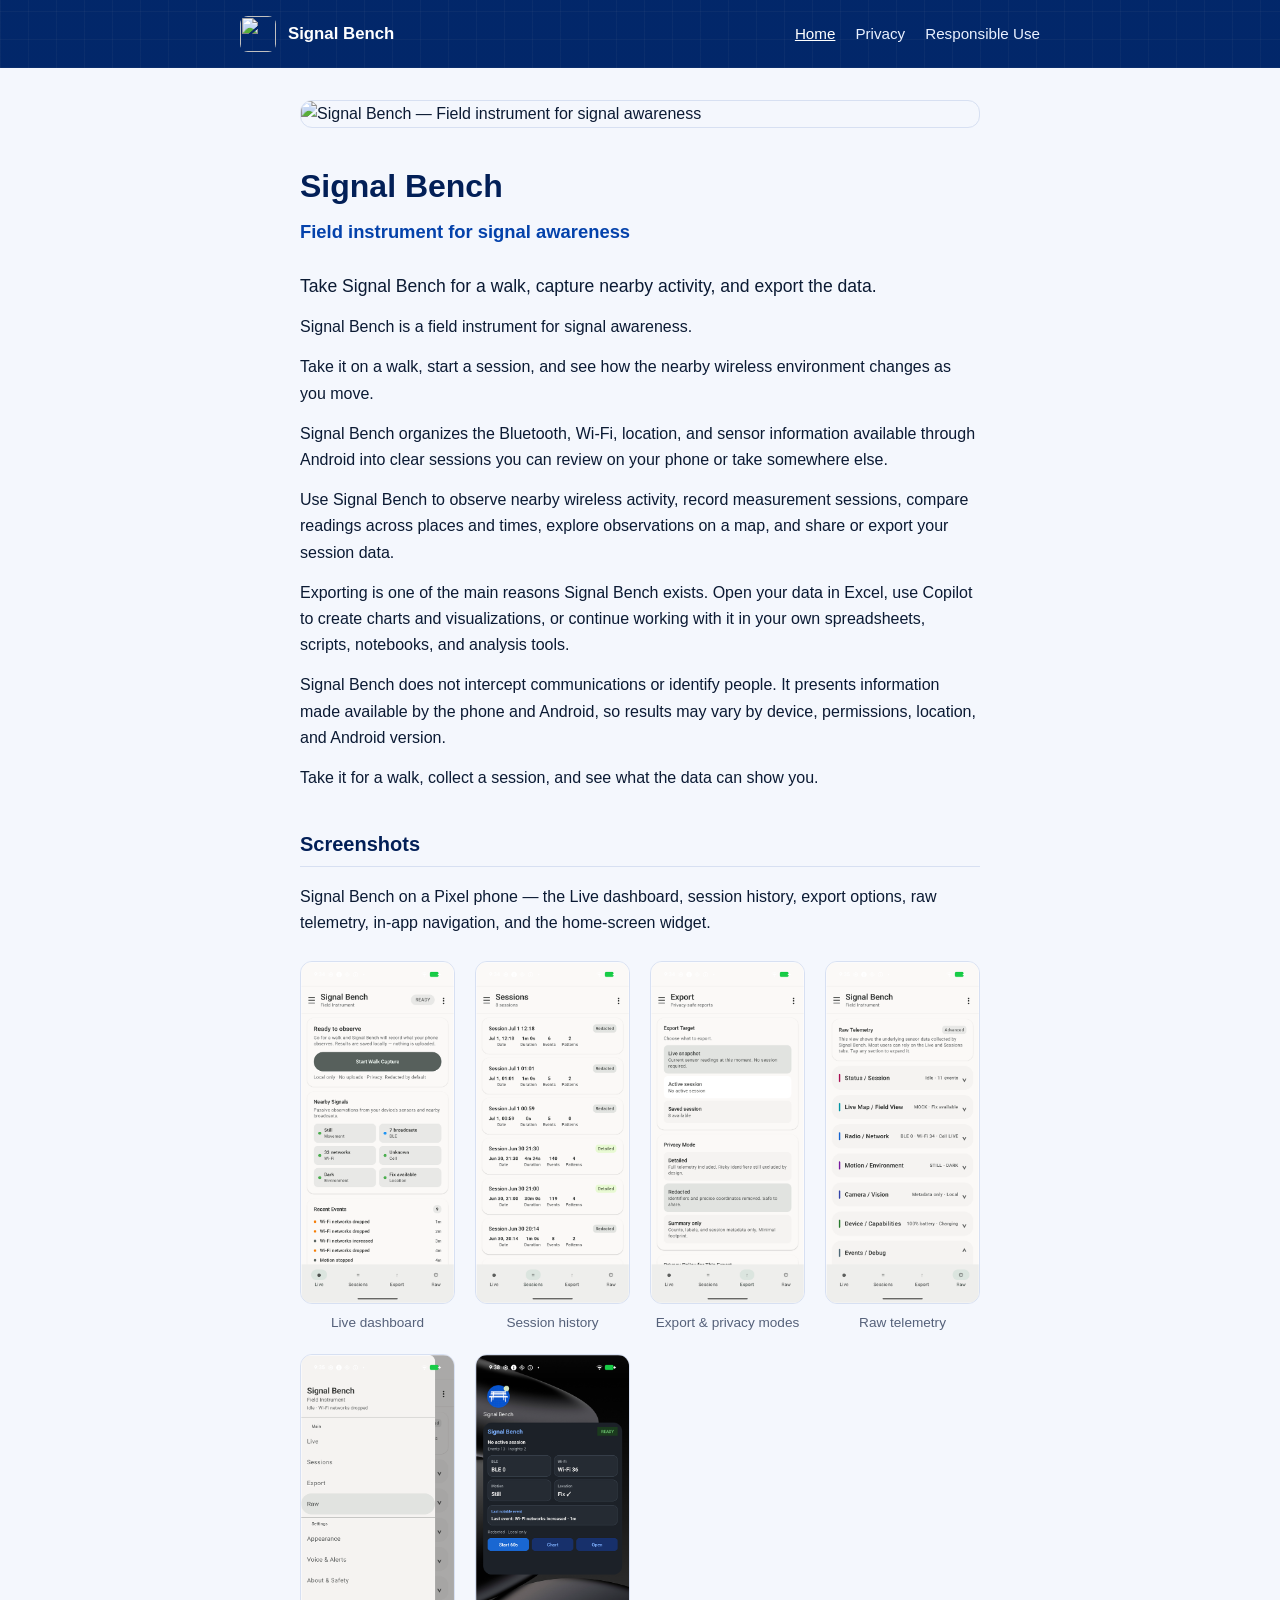
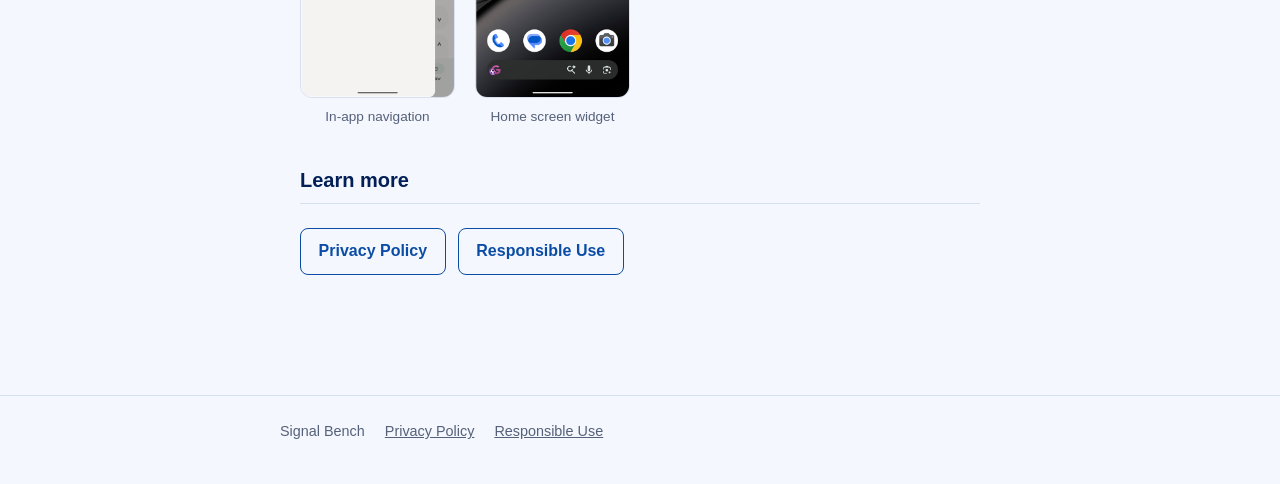
==== index.html @ 86f95795 "Add screenshots section to home page Six device screenshots (Live, Sessions, Export, Raw, navigation" ====
<!DOCTYPE html>
<html lang="en">
<head>
  <meta charset="UTF-8">
  <meta name="viewport" content="width=device-width, initial-scale=1.0">
  <title>Signal Bench — Field instrument for signal awareness</title>
  <meta name="description" content="Take Signal Bench for a walk, capture nearby activity, and export the data.">
  <link rel="icon" type="image/png" href="icon-512.png">
  <link rel="apple-touch-icon" href="icon-512.png">
  <link rel="stylesheet" href="style.css">
</head>
<body>

<header class="site-header">
  <div class="header-inner">
    <img class="mark" src="icon-512.png" alt="">
    <a class="site-name" href="./">Signal Bench</a>
    <nav class="site-nav" aria-label="Primary">
      <a href="./" aria-current="page">Home</a>
      <a href="privacy/">Privacy</a>
      <a href="responsible-use/">Responsible Use</a>
    </nav>
  </div>
</header>

<main>
  <img src="feature-graphic.png" alt="Signal Bench — Field instrument for signal awareness" class="banner">

  <h1>Signal Bench</h1>
  <p class="tagline">Field instrument for signal awareness</p>
  <p class="lead">Take Signal Bench for a walk, capture nearby activity, and export the data.</p>

  <section>
    <p>Signal Bench is a field instrument for signal awareness.</p>
    <p>Take it on a walk, start a session, and see how the nearby wireless environment changes as you move.</p>
    <p>Signal Bench organizes the Bluetooth, Wi-Fi, location, and sensor information available through Android into clear sessions you can review on your phone or take somewhere else.</p>
    <p>Use Signal Bench to observe nearby wireless activity, record measurement sessions, compare readings across places and times, explore observations on a map, and share or export your session data.</p>
    <p>Exporting is one of the main reasons Signal Bench exists. Open your data in Excel, use Copilot to create charts and visualizations, or continue working with it in your own spreadsheets, scripts, notebooks, and analysis tools.</p>
    <p>Signal Bench does not intercept communications or identify people. It presents information made available by the phone and Android, so results may vary by device, permissions, location, and Android version.</p>
    <p>Take it for a walk, collect a session, and see what the data can show you.</p>
  </section>

  <section>
    <h2>Screenshots</h2>
    <p>Signal Bench on a Pixel phone — the Live dashboard, session history, export options, raw telemetry, in-app navigation, and the home-screen widget.</p>
    <div class="screenshot-grid">
      <figure>
        <a href="screenshots/live.png"><img src="screenshots/live.png" alt="Signal Bench Live tab showing Start Walk Capture, Nearby Signals, and Recent Events" loading="lazy"></a>
        <figcaption>Live dashboard</figcaption>
      </figure>
      <figure>
        <a href="screenshots/sessions.png"><img src="screenshots/sessions.png" alt="Signal Bench Sessions tab listing saved walk-capture sessions" loading="lazy"></a>
        <figcaption>Session history</figcaption>
      </figure>
      <figure>
        <a href="screenshots/export.png"><img src="screenshots/export.png" alt="Signal Bench Export tab with export target and privacy mode options" loading="lazy"></a>
        <figcaption>Export &amp; privacy modes</figcaption>
      </figure>
      <figure>
        <a href="screenshots/raw.png"><img src="screenshots/raw.png" alt="Signal Bench Raw telemetry tab with expandable sensor sections" loading="lazy"></a>
        <figcaption>Raw telemetry</figcaption>
      </figure>
      <figure>
        <a href="screenshots/navigation.png"><img src="screenshots/navigation.png" alt="Signal Bench navigation drawer with Live, Sessions, Export, Raw, and Settings" loading="lazy"></a>
        <figcaption>In-app navigation</figcaption>
      </figure>
      <figure>
        <a href="screenshots/widget.png"><img src="screenshots/widget.png" alt="Signal Bench home screen widget showing live status at a glance" loading="lazy"></a>
        <figcaption>Home screen widget</figcaption>
      </figure>
    </div>
  </section>

  <section>
    <h2>Learn more</h2>
    <div class="cta-row">
      <a class="button secondary" href="privacy/">Privacy Policy</a>
      <a class="button secondary" href="responsible-use/">Responsible Use</a>
    </div>
  </section>
</main>

<footer class="site-footer">
  <div class="footer-inner">
    <span>Signal Bench</span>
    <a href="privacy/">Privacy Policy</a>
    <a href="responsible-use/">Responsible Use</a>
  </div>
</footer>

</body>
</html>
---- style.css ----
/* Signal Bench — shared site styles. Static CSS, no build step, no remote assets. */

:root {
  --blue-900: #021f57;
  --blue-800: #023c9a;
  --blue-700: #0442ab;
  --blue-600: #0b4da6;
  --blue-500: #175fd1;
  --ink: #0b1a33;
  --paper: #f4f7fd;
  --card: #ffffff;
  --line: #d7e0f2;
  --muted: #55617a;
}

* {
  box-sizing: border-box;
}

html {
  color-scheme: light;
}

body {
  margin: 0;
  background: var(--paper);
  color: var(--ink);
  font-family: -apple-system, BlinkMacSystemFont, "Segoe UI", Roboto, sans-serif;
  line-height: 1.65;
}

a {
  color: var(--blue-600);
}

a:hover {
  color: var(--blue-700);
}

a:focus-visible,
button:focus-visible {
  outline: 3px solid var(--blue-500);
  outline-offset: 2px;
}

.site-header {
  background:
    linear-gradient(rgba(2, 22, 66, 0.55), rgba(2, 22, 66, 0.55)),
    repeating-linear-gradient(0deg, rgba(255, 255, 255, 0.08) 0 1px, transparent 1px 28px),
    repeating-linear-gradient(90deg, rgba(255, 255, 255, 0.08) 0 1px, transparent 1px 28px),
    var(--blue-800);
  padding: 1rem 1.25rem;
}

.site-header .header-inner {
  max-width: 800px;
  margin: 0 auto;
  display: flex;
  align-items: center;
  gap: 0.75rem;
}

.site-header img.mark {
  width: 36px;
  height: 36px;
  border-radius: 8px;
  flex-shrink: 0;
}

.site-header .site-name {
  color: #fff;
  font-weight: 700;
  font-size: 1.05rem;
  text-decoration: none;
}

.site-nav {
  margin-left: auto;
  display: flex;
  gap: 1.25rem;
  flex-wrap: wrap;
}

.site-nav a {
  color: #eaf1ff;
  text-decoration: none;
  font-weight: 500;
  font-size: 0.95rem;
}

.site-nav a:hover,
.site-nav a[aria-current="page"] {
  color: #ffffff;
  text-decoration: underline;
}

main {
  max-width: 720px;
  margin: 0 auto;
  padding: 2rem 1.25rem 3rem;
}

.banner {
  width: 100%;
  height: auto;
  border-radius: 12px;
  display: block;
  margin-bottom: 2rem;
  border: 1px solid var(--line);
}

.back {
  display: inline-block;
  margin-bottom: 1rem;
  color: var(--blue-600);
  text-decoration: none;
  font-weight: 500;
}

.back:hover {
  text-decoration: underline;
}

h1 {
  font-size: 2rem;
  margin: 0 0 0.25rem;
  color: var(--blue-900);
}

.tagline {
  font-size: 1.15rem;
  color: var(--blue-700);
  font-weight: 600;
  margin: 0 0 1.5rem;
}

h2 {
  font-size: 1.25rem;
  margin-top: 2.25rem;
  color: var(--blue-900);
  border-bottom: 1px solid var(--line);
  padding-bottom: 0.35rem;
}

h3 {
  font-size: 1.05rem;
  margin-top: 1.5rem;
  color: var(--blue-900);
}

p {
  margin: 0.85rem 0;
}

ul,
ol {
  padding-left: 1.3rem;
}

li {
  margin-bottom: 0.4rem;
}

.updated {
  color: var(--muted);
  font-size: 0.9rem;
}

.lead {
  font-size: 1.1rem;
  color: var(--ink);
}

.card {
  background: var(--card);
  border: 1px solid var(--line);
  border-radius: 12px;
  padding: 1.25rem 1.5rem;
  margin: 1.5rem 0;
}

.warning {
  background: #fff8e1;
  border-left: 4px solid #f9a825;
  padding: 0.75rem 1rem;
  margin: 1.5rem 0;
  border-radius: 0 8px 8px 0;
}

.screenshot-grid {
  display: grid;
  grid-template-columns: repeat(auto-fill, minmax(150px, 1fr));
  gap: 1.25rem;
  margin: 1.5rem 0;
}

.screenshot-grid figure {
  margin: 0;
}

.screenshot-grid a {
  display: block;
}

.screenshot-grid img {
  width: 100%;
  height: auto;
  display: block;
  border-radius: 12px;
  border: 1px solid var(--line);
}

.screenshot-grid figcaption {
  margin-top: 0.5rem;
  text-align: center;
  font-size: 0.85rem;
  color: var(--muted);
}

.cta-row {
  display: flex;
  flex-wrap: wrap;
  gap: 0.75rem;
  margin: 1.5rem 0;
}

.button {
  display: inline-block;
  background: var(--blue-600);
  color: #fff;
  padding: 0.6rem 1.1rem;
  border-radius: 8px;
  text-decoration: none;
  font-weight: 600;
}

.button:hover {
  background: var(--blue-700);
  color: #fff;
}

.button.secondary {
  background: transparent;
  color: var(--blue-600);
  border: 1px solid var(--blue-600);
}

.button.secondary:hover {
  background: var(--paper);
  color: var(--blue-700);
}

site-footer,
footer.site-footer {
  border-top: 1px solid var(--line);
}

footer.site-footer {
  margin-top: 3rem;
  padding: 1.5rem 1.25rem 2.5rem;
  color: var(--muted);
  font-size: 0.9rem;
}

footer.site-footer .footer-inner {
  max-width: 720px;
  margin: 0 auto;
  display: flex;
  flex-wrap: wrap;
  gap: 0.4rem 1.25rem;
  align-items: center;
}

footer.site-footer a {
  color: var(--muted);
}

footer.site-footer a:hover {
  color: var(--blue-700);
}

@media (max-width: 520px) {
  .site-header .header-inner {
    flex-wrap: wrap;
  }

  .site-nav {
    margin-left: 0;
    width: 100%;
  }

  h1 {
    font-size: 1.6rem;
  }
}
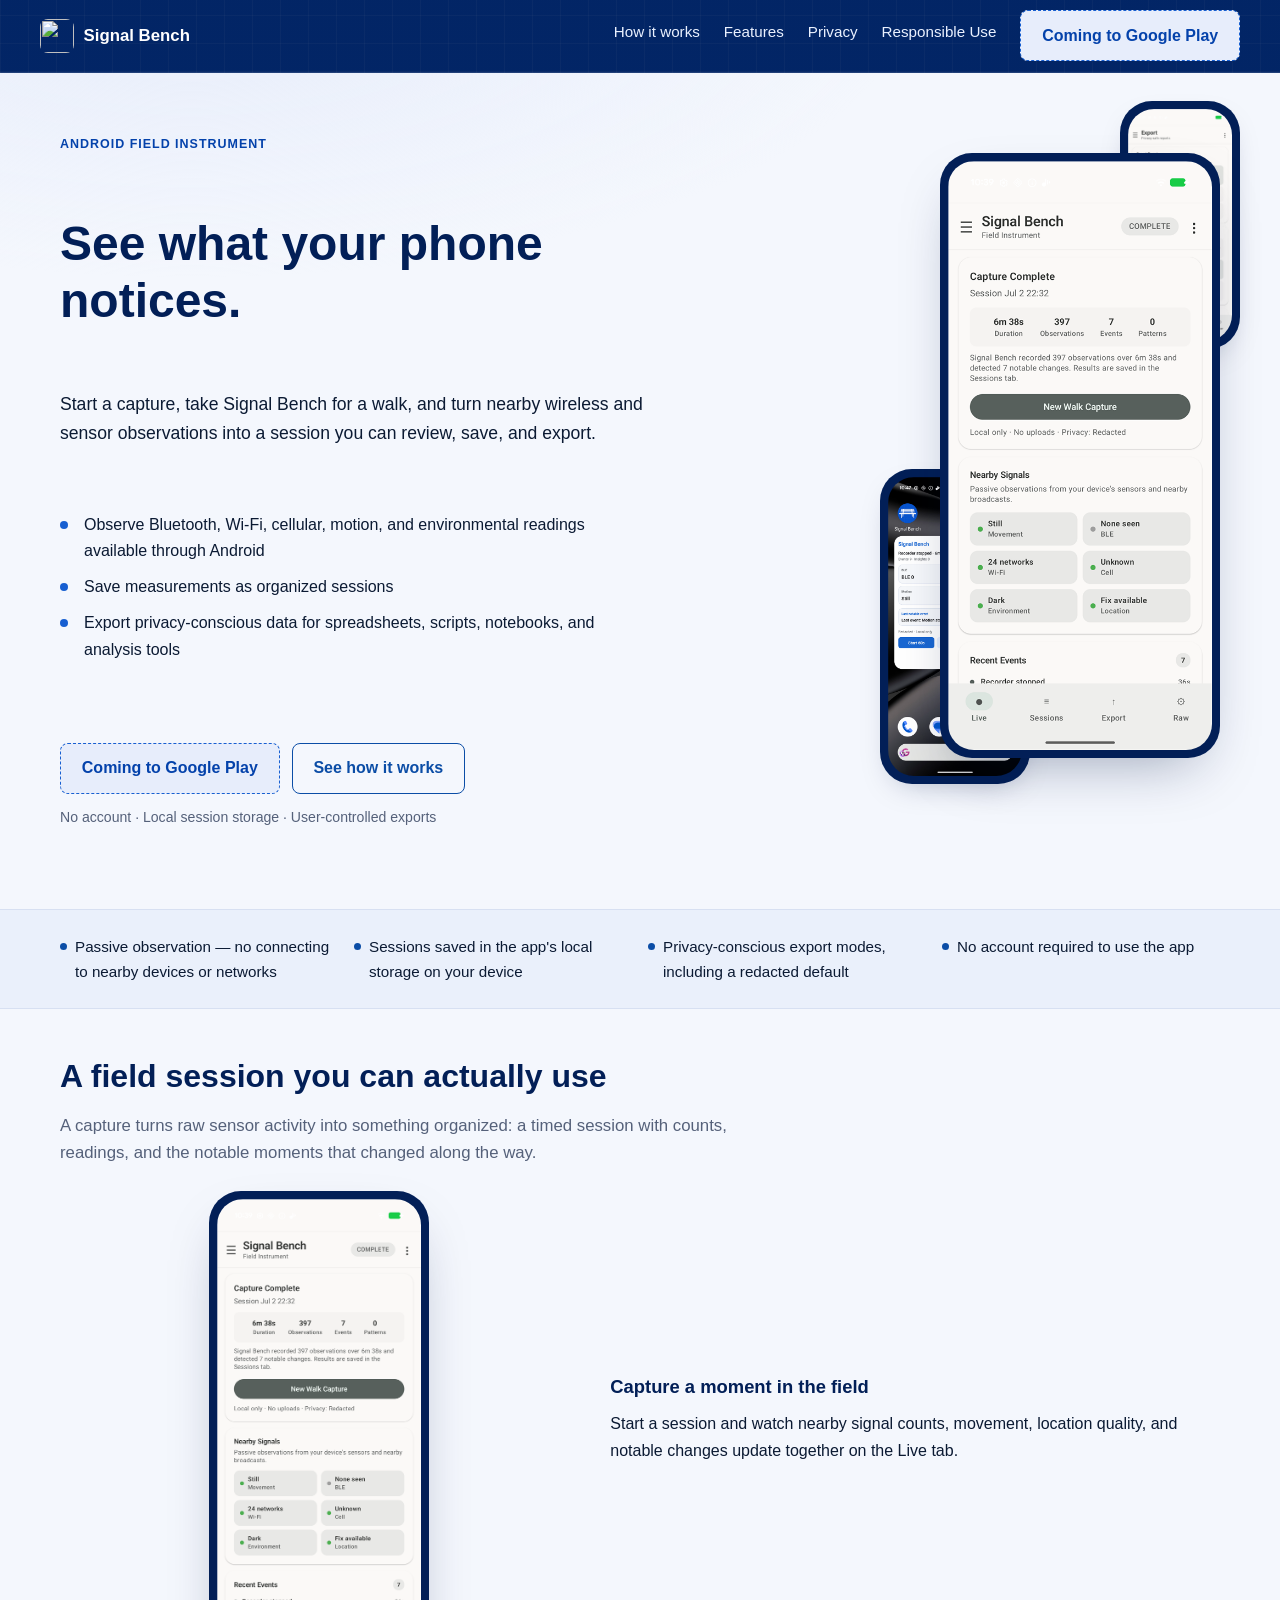
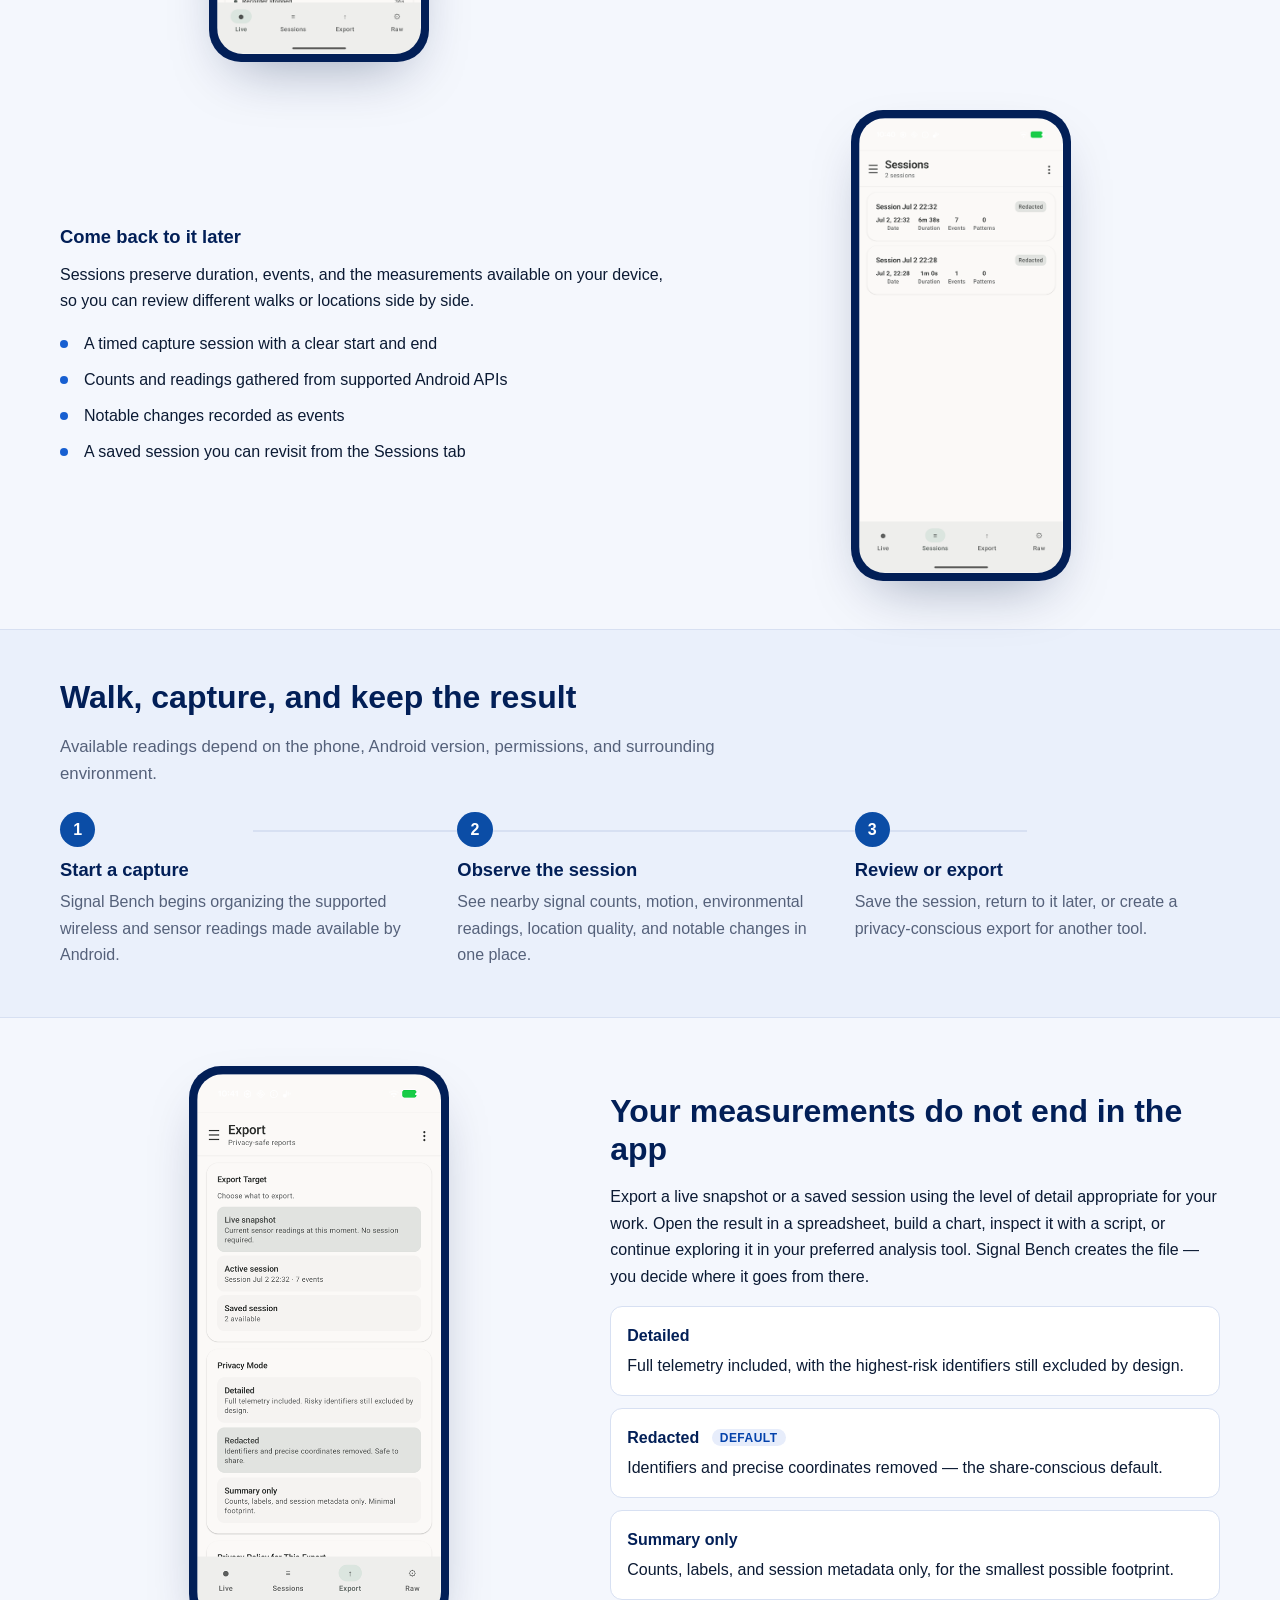
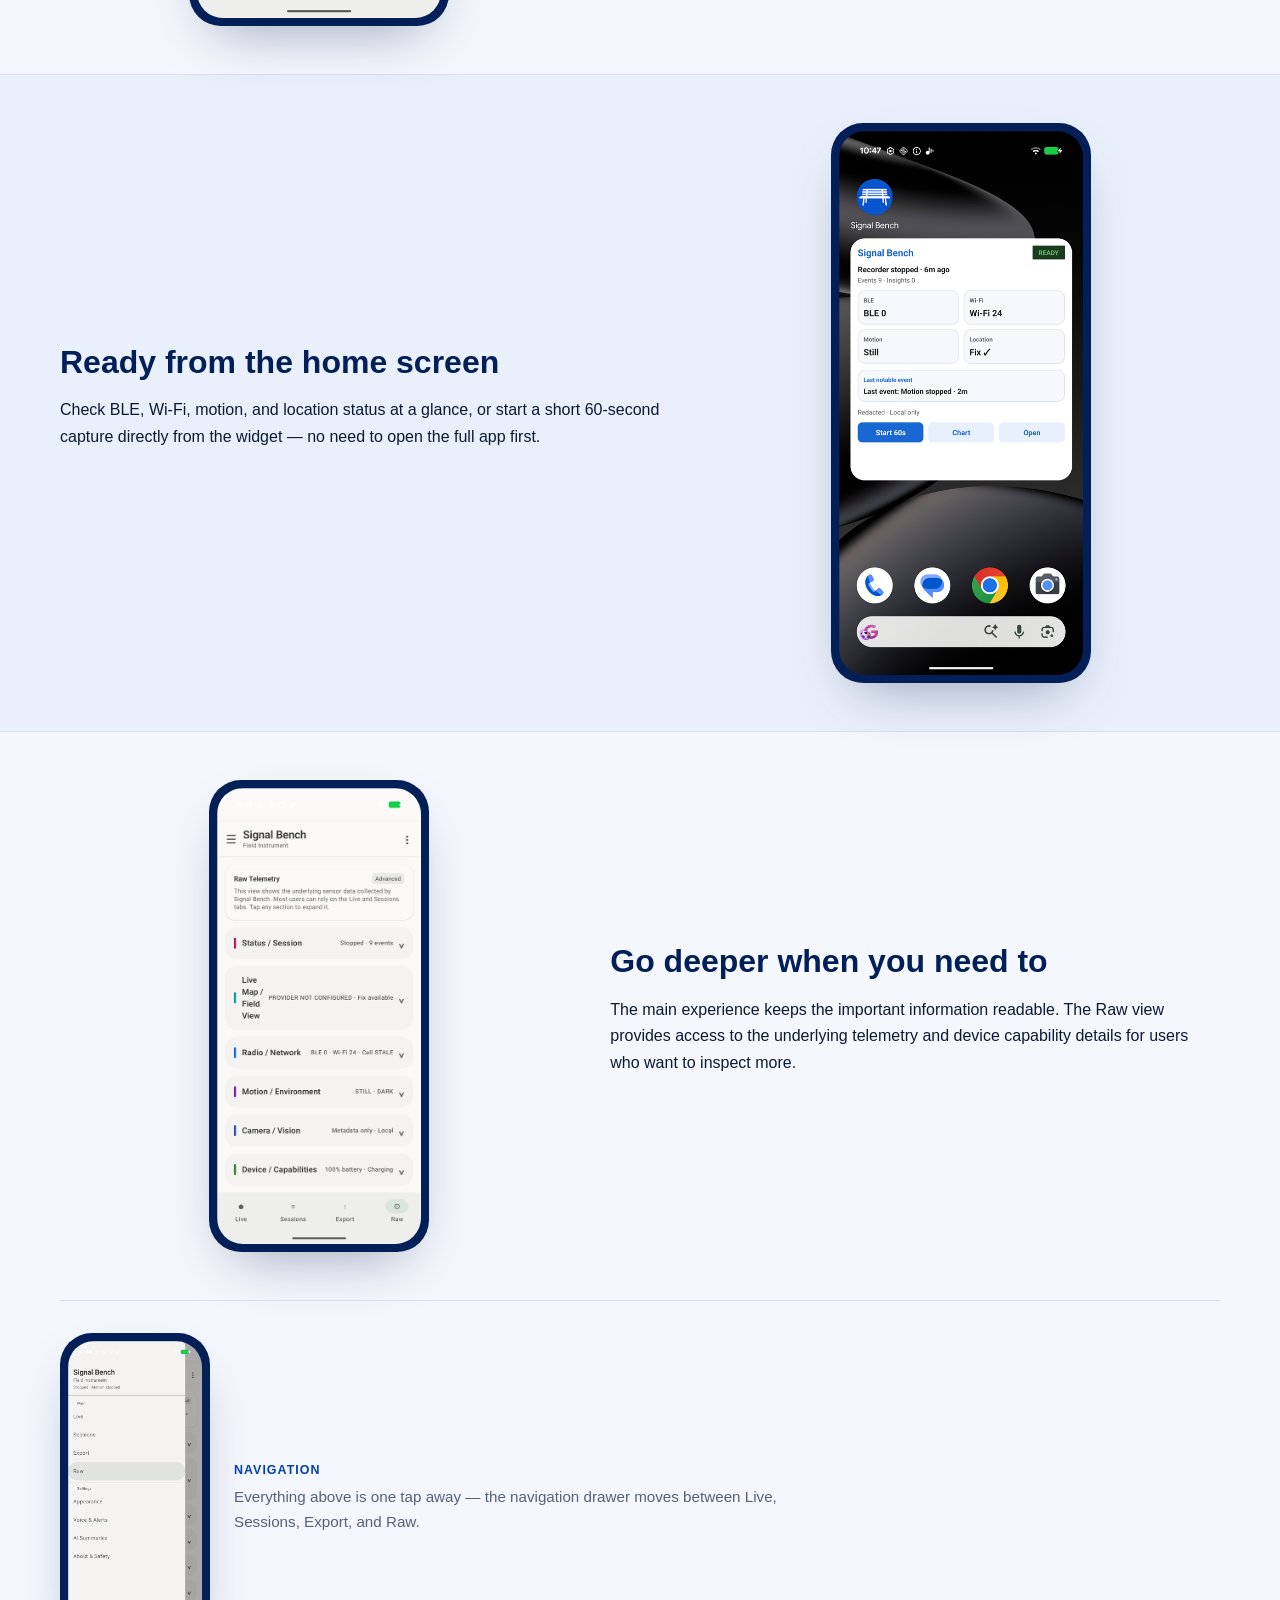
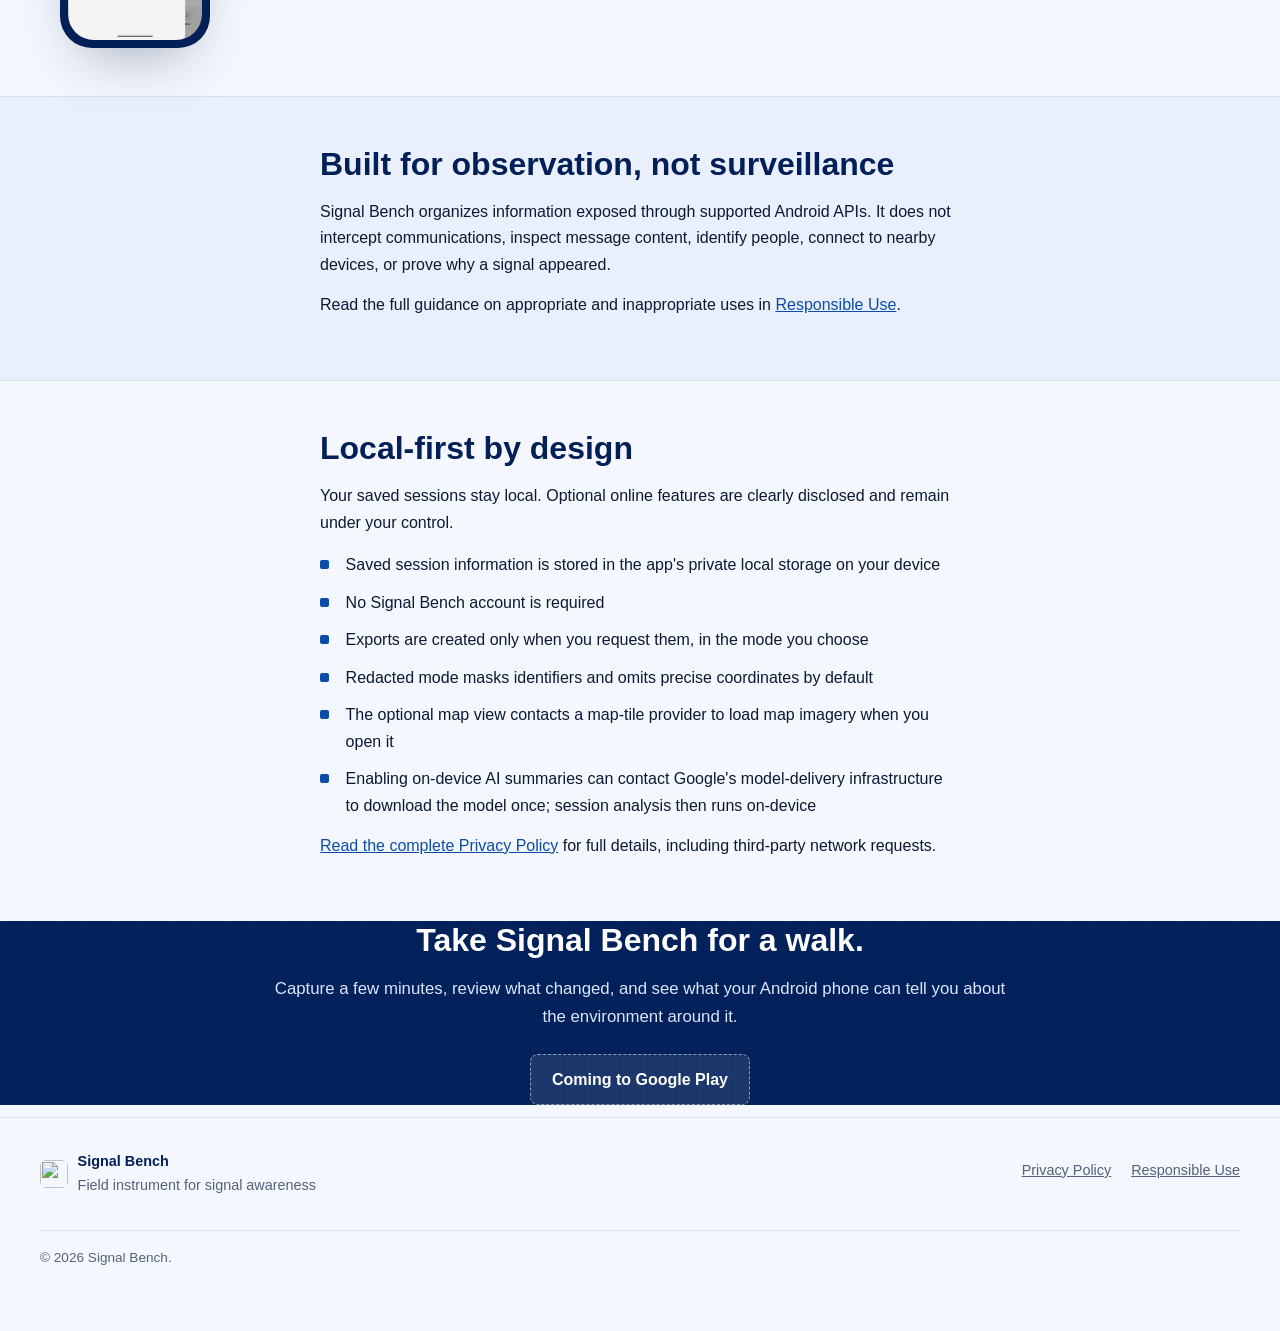
==== commit 09a0ed7a: "Fix undersized navigation thumbnail on homepage The supporting navigation-drawer screenshot at the b" ====
--- a/index.html
+++ b/index.html
@@ -3,90 +3,334 @@
 <head>
   <meta charset="UTF-8">
   <meta name="viewport" content="width=device-width, initial-scale=1.0">
-  <title>Signal Bench — Field instrument for signal awareness</title>
-  <meta name="description" content="Take Signal Bench for a walk, capture nearby activity, and export the data.">
+  <title>Signal Bench — Turn Android sensor readings into field sessions</title>
+  <meta name="description" content="Capture nearby wireless and sensor observations, review organized sessions, and export privacy-conscious data from your Android phone.">
+  <link rel="canonical" href="https://sig-int-wad.github.io/signalbenchpublic/">
+  <meta name="theme-color" content="#023c9a">
   <link rel="icon" type="image/png" href="icon-512.png">
   <link rel="apple-touch-icon" href="icon-512.png">
   <link rel="stylesheet" href="style.css">
+
+  <meta property="og:type" content="website">
+  <meta property="og:site_name" content="Signal Bench">
+  <meta property="og:url" content="https://sig-int-wad.github.io/signalbenchpublic/">
+  <meta property="og:title" content="Signal Bench — Turn Android sensor readings into field sessions">
+  <meta property="og:description" content="Capture nearby wireless and sensor observations, review organized sessions, and export privacy-conscious data from your Android phone.">
+  <meta property="og:image" content="https://sig-int-wad.github.io/signalbenchpublic/feature-graphic.png">
+  <meta property="og:image:width" content="1024">
+  <meta property="og:image:height" content="500">
+  <meta name="twitter:card" content="summary_large_image">
+  <meta name="twitter:title" content="Signal Bench — Turn Android sensor readings into field sessions">
+  <meta name="twitter:description" content="Capture nearby wireless and sensor observations, review organized sessions, and export privacy-conscious data from your Android phone.">
+  <meta name="twitter:image" content="https://sig-int-wad.github.io/signalbenchpublic/feature-graphic.png">
+
+  <script type="application/ld+json">
+  {
+    "@context": "https://schema.org",
+    "@type": "SoftwareApplication",
+    "name": "Signal Bench",
+    "description": "Signal Bench is an Android field instrument that organizes nearby wireless and sensor observations into sessions you can review and export.",
+    "applicationCategory": "UtilitiesApplication",
+    "operatingSystem": "Android",
+    "url": "https://sig-int-wad.github.io/signalbenchpublic/",
+    "image": "https://sig-int-wad.github.io/signalbenchpublic/feature-graphic.png"
+  }
+  </script>
 </head>
 <body>
 
+<a class="skip-link" href="#main">Skip to content</a>
+
 <header class="site-header">
   <div class="header-inner">
-    <img class="mark" src="icon-512.png" alt="">
-    <a class="site-name" href="./">Signal Bench</a>
-    <nav class="site-nav" aria-label="Primary">
-      <a href="./" aria-current="page">Home</a>
-      <a href="privacy/">Privacy</a>
-      <a href="responsible-use/">Responsible Use</a>
+    <a class="brand" href="./">
+      <img class="mark" src="icon-512.png" alt="">
+      <span class="site-name">Signal Bench</span>
+    </a>
+    <button class="nav-toggle" type="button" aria-expanded="false" aria-controls="site-nav" aria-label="Toggle navigation menu">
+      <span class="bar"></span>
+      <span class="bar"></span>
+      <span class="bar"></span>
+    </button>
+    <nav class="site-nav" id="site-nav" aria-label="Primary">
+      <ul class="nav-links">
+        <li><a href="#how-it-works">How it works</a></li>
+        <li><a href="#features">Features</a></li>
+        <li><a href="#privacy">Privacy</a></li>
+        <li><a href="responsible-use/">Responsible Use</a></li>
+      </ul>
+      <span class="header-cta badge-soon">Coming to Google Play</span>
     </nav>
   </div>
 </header>
 
-<main>
-  <img src="feature-graphic.png" alt="Signal Bench — Field instrument for signal awareness" class="banner">
-
-  <h1>Signal Bench</h1>
-  <p class="tagline">Field instrument for signal awareness</p>
-  <p class="lead">Take Signal Bench for a walk, capture nearby activity, and export the data.</p>
-
-  <section>
-    <p>Signal Bench is a field instrument for signal awareness.</p>
-    <p>Take it on a walk, start a session, and see how the nearby wireless environment changes as you move.</p>
-    <p>Signal Bench organizes the Bluetooth, Wi-Fi, location, and sensor information available through Android into clear sessions you can review on your phone or take somewhere else.</p>
-    <p>Use Signal Bench to observe nearby wireless activity, record measurement sessions, compare readings across places and times, explore observations on a map, and share or export your session data.</p>
-    <p>Exporting is one of the main reasons Signal Bench exists. Open your data in Excel, use Copilot to create charts and visualizations, or continue working with it in your own spreadsheets, scripts, notebooks, and analysis tools.</p>
-    <p>Signal Bench does not intercept communications or identify people. It presents information made available by the phone and Android, so results may vary by device, permissions, location, and Android version.</p>
-    <p>Take it for a walk, collect a session, and see what the data can show you.</p>
-  </section>
-
-  <section>
-    <h2>Screenshots</h2>
-    <p>Signal Bench on a Pixel phone — the Live dashboard, session history, export options, raw telemetry, in-app navigation, and the home-screen widget.</p>
-    <div class="screenshot-grid">
-      <figure>
-        <a href="screenshots/live.png"><img src="screenshots/live.png" alt="Signal Bench Live tab showing Start Walk Capture, Nearby Signals, and Recent Events" loading="lazy"></a>
-        <figcaption>Live dashboard</figcaption>
-      </figure>
-      <figure>
-        <a href="screenshots/sessions.png"><img src="screenshots/sessions.png" alt="Signal Bench Sessions tab listing saved walk-capture sessions" loading="lazy"></a>
-        <figcaption>Session history</figcaption>
-      </figure>
-      <figure>
-        <a href="screenshots/export.png"><img src="screenshots/export.png" alt="Signal Bench Export tab with export target and privacy mode options" loading="lazy"></a>
-        <figcaption>Export &amp; privacy modes</figcaption>
-      </figure>
-      <figure>
-        <a href="screenshots/raw.png"><img src="screenshots/raw.png" alt="Signal Bench Raw telemetry tab with expandable sensor sections" loading="lazy"></a>
-        <figcaption>Raw telemetry</figcaption>
-      </figure>
-      <figure>
-        <a href="screenshots/navigation.png"><img src="screenshots/navigation.png" alt="Signal Bench navigation drawer with Live, Sessions, Export, Raw, and Settings" loading="lazy"></a>
-        <figcaption>In-app navigation</figcaption>
-      </figure>
-      <figure>
-        <a href="screenshots/widget.png"><img src="screenshots/widget.png" alt="Signal Bench home screen widget showing live status at a glance" loading="lazy"></a>
-        <figcaption>Home screen widget</figcaption>
-      </figure>
-    </div>
-  </section>
-
-  <section>
-    <h2>Learn more</h2>
-    <div class="cta-row">
-      <a class="button secondary" href="privacy/">Privacy Policy</a>
-      <a class="button secondary" href="responsible-use/">Responsible Use</a>
-    </div>
-  </section>
+<main id="main">
+
+  <!-- Hero -->
+  <section class="hero">
+    <div class="section-inner">
+      <p class="hero-label eyebrow">Android field instrument</p>
+
+      <h1>See what your phone notices.</h1>
+
+      <p class="hero-copy">Start a capture, take Signal Bench for a walk, and turn nearby wireless and sensor observations into a session you can review, save, and export.</p>
+
+      <div class="hero-art">
+        <div class="device-frame tertiary" aria-hidden="true">
+          <img src="screenshots/export.png" alt="" width="480" height="1071" loading="lazy">
+        </div>
+        <div class="device-frame secondary" aria-hidden="true">
+          <img src="screenshots/widget.png" alt="" width="480" height="1071" loading="lazy">
+        </div>
+        <div class="device-frame primary">
+          <img src="screenshots/live.png" alt="Signal Bench Live tab on Android, showing Start Walk Capture, nearby signal counts, and recent events" width="480" height="1071" loading="eager" fetchpriority="high">
+        </div>
+      </div>
+
+      <ul class="hero-list">
+        <li>Observe Bluetooth, Wi-Fi, cellular, motion, and environmental readings available through Android</li>
+        <li>Save measurements as organized sessions</li>
+        <li>Export privacy-conscious data for spreadsheets, scripts, notebooks, and analysis tools</li>
+      </ul>
+
+      <div class="hero-cta">
+        <div class="cta-row">
+          <span class="badge-soon">Coming to Google Play</span>
+          <a class="button secondary" href="#how-it-works">See how it works</a>
+        </div>
+        <p class="hero-reassurance reassurance">No account · Local session storage · User-controlled exports</p>
+      </div>
+    </div>
+  </section>
+
+  <!-- Trust strip -->
+  <section class="trust-strip band">
+    <div class="section-inner">
+      <ul>
+        <li>Passive observation — no connecting to nearby devices or networks</li>
+        <li>Sessions saved in the app's local storage on your device</li>
+        <li>Privacy-conscious export modes, including a redacted default</li>
+        <li>No account required to use the app</li>
+      </ul>
+    </div>
+  </section>
+
+  <!-- What you get -->
+  <section class="sec-features" id="features">
+    <div class="section-inner">
+      <h2>A field session you can actually use</h2>
+      <p class="section-lead">A capture turns raw sensor activity into something organized: a timed session with counts, readings, and the notable moments that changed along the way.</p>
+
+      <div class="feature-row">
+        <div class="feature-art">
+          <button class="thumb-button" type="button" data-lightbox-src="screenshots/live.png" data-lightbox-alt="Signal Bench Live tab showing Start Walk Capture, Nearby Signals, and Recent Events" data-lightbox-caption="Live dashboard — nearby signal counts, motion, and recent events update together.">
+            <div class="device-frame">
+              <img src="screenshots/live.png" alt="Signal Bench Live tab showing Start Walk Capture, Nearby Signals, and Recent Events" width="480" height="1071" loading="lazy">
+            </div>
+          </button>
+        </div>
+        <div class="feature-copy">
+          <h3>Capture a moment in the field</h3>
+          <p>Start a session and watch nearby signal counts, movement, location quality, and notable changes update together on the Live tab.</p>
+        </div>
+      </div>
+
+      <div class="feature-row reverse">
+        <div class="feature-art">
+          <button class="thumb-button" type="button" data-lightbox-src="screenshots/sessions.png" data-lightbox-alt="Signal Bench Sessions tab listing saved walk-capture sessions with duration, events, and privacy mode" data-lightbox-caption="Sessions preserve duration, events, and privacy mode so you can revisit a walk later.">
+            <div class="device-frame">
+              <img src="screenshots/sessions.png" alt="Signal Bench Sessions tab listing saved walk-capture sessions with duration, events, and privacy mode" width="480" height="1071" loading="lazy">
+            </div>
+          </button>
+        </div>
+        <div class="feature-copy">
+          <h3>Come back to it later</h3>
+          <p>Sessions preserve duration, events, and the measurements available on your device, so you can review different walks or locations side by side.</p>
+          <ul class="get-list">
+            <li>A timed capture session with a clear start and end</li>
+            <li>Counts and readings gathered from supported Android APIs</li>
+            <li>Notable changes recorded as events</li>
+            <li>A saved session you can revisit from the Sessions tab</li>
+          </ul>
+        </div>
+      </div>
+    </div>
+  </section>
+
+  <!-- How it works -->
+  <section class="sec-how band" id="how-it-works">
+    <div class="section-inner">
+      <h2>Walk, capture, and keep the result</h2>
+      <p class="section-lead">Available readings depend on the phone, Android version, permissions, and surrounding environment.</p>
+
+      <ol class="steps">
+        <li>
+          <span class="step-number">1</span>
+          <h3>Start a capture</h3>
+          <p>Signal Bench begins organizing the supported wireless and sensor readings made available by Android.</p>
+        </li>
+        <li>
+          <span class="step-number">2</span>
+          <h3>Observe the session</h3>
+          <p>See nearby signal counts, motion, environmental readings, location quality, and notable changes in one place.</p>
+        </li>
+        <li>
+          <span class="step-number">3</span>
+          <h3>Review or export</h3>
+          <p>Save the session, return to it later, or create a privacy-conscious export for another tool.</p>
+        </li>
+      </ol>
+    </div>
+  </section>
+
+  <!-- Export -->
+  <section class="sec-export">
+    <div class="section-inner">
+      <div class="feature-row">
+        <div class="feature-art large">
+          <button class="thumb-button" type="button" data-lightbox-src="screenshots/export.png" data-lightbox-alt="Signal Bench Export tab showing Export Target options and Detailed, Redacted, and Summary only privacy modes" data-lightbox-caption="Choose an export target and a privacy mode before writing a file.">
+            <div class="device-frame">
+              <img src="screenshots/export.png" alt="Signal Bench Export tab showing Export Target options and Detailed, Redacted, and Summary only privacy modes" width="480" height="1071" loading="lazy">
+            </div>
+          </button>
+        </div>
+        <div class="feature-copy">
+          <h2>Your measurements do not end in the app</h2>
+          <p>Export a live snapshot or a saved session using the level of detail appropriate for your work. Open the result in a spreadsheet, build a chart, inspect it with a script, or continue exploring it in your preferred analysis tool. Signal Bench creates the file — you decide where it goes from there.</p>
+          <ul class="modes-list">
+            <li>
+              <span class="mode-name">Detailed</span>
+              Full telemetry included, with the highest-risk identifiers still excluded by design.
+            </li>
+            <li>
+              <span class="mode-name">Redacted <span class="default-tag">Default</span></span>
+              Identifiers and precise coordinates removed — the share-conscious default.
+            </li>
+            <li>
+              <span class="mode-name">Summary only</span>
+              Counts, labels, and session metadata only, for the smallest possible footprint.
+            </li>
+          </ul>
+        </div>
+      </div>
+    </div>
+  </section>
+
+  <!-- Widget -->
+  <section class="sec-widget band">
+    <div class="section-inner">
+      <div class="feature-row reverse">
+        <div class="feature-art large">
+          <button class="thumb-button" type="button" data-lightbox-src="screenshots/widget.png" data-lightbox-alt="Signal Bench home screen widget on Android showing BLE, Wi-Fi, motion, and location status with Start 60s, Chart, and Open buttons" data-lightbox-caption="The home screen widget shows live status and can start a short capture.">
+            <div class="device-frame">
+              <img src="screenshots/widget.png" alt="Signal Bench home screen widget on Android showing BLE, Wi-Fi, motion, and location status with Start 60s, Chart, and Open buttons" width="480" height="1071" loading="lazy">
+            </div>
+          </button>
+        </div>
+        <div class="feature-copy">
+          <h2>Ready from the home screen</h2>
+          <p>Check BLE, Wi-Fi, motion, and location status at a glance, or start a short 60-second capture directly from the widget — no need to open the full app first.</p>
+        </div>
+      </div>
+    </div>
+  </section>
+
+  <!-- Raw / advanced -->
+  <section class="sec-raw">
+    <div class="section-inner">
+      <div class="feature-row">
+        <div class="feature-art">
+          <button class="thumb-button" type="button" data-lightbox-src="screenshots/raw.png" data-lightbox-alt="Signal Bench Raw telemetry tab with expandable sections for status, map, radio, motion, camera, and device capabilities" data-lightbox-caption="Raw telemetry exposes the underlying sensor and device data for advanced users.">
+            <div class="device-frame">
+              <img src="screenshots/raw.png" alt="Signal Bench Raw telemetry tab with expandable sections for status, map, radio, motion, camera, and device capabilities" width="480" height="1071" loading="lazy">
+            </div>
+          </button>
+        </div>
+        <div class="feature-copy">
+          <h2>Go deeper when you need to</h2>
+          <p>The main experience keeps the important information readable. The Raw view provides access to the underlying telemetry and device capability details for users who want to inspect more.</p>
+        </div>
+      </div>
+
+      <div class="more-screens">
+        <button class="thumb-button" type="button" data-lightbox-src="screenshots/navigation.png" data-lightbox-alt="Signal Bench navigation drawer with Live, Sessions, Export, Raw, Appearance, Voice and Alerts, AI Summaries, and About and Safety" data-lightbox-caption="The navigation drawer moves quickly between Live, Sessions, Export, and Raw.">
+          <div class="device-frame">
+            <img src="screenshots/navigation.png" alt="Signal Bench navigation drawer with Live, Sessions, Export, Raw, Appearance, Voice and Alerts, AI Summaries, and About and Safety" width="480" height="1071" loading="lazy">
+          </div>
+        </button>
+        <div class="more-screens-copy">
+          <p class="eyebrow">Navigation</p>
+          <p>Everything above is one tap away — the navigation drawer moves between Live, Sessions, Export, and Raw.</p>
+        </div>
+      </div>
+    </div>
+  </section>
+
+  <!-- Honest capability -->
+  <section class="sec-capability band">
+    <div class="section-inner prose">
+      <h2>Built for observation, not surveillance</h2>
+      <p>Signal Bench organizes information exposed through supported Android APIs. It does not intercept communications, inspect message content, identify people, connect to nearby devices, or prove why a signal appeared.</p>
+      <p>Read the full guidance on appropriate and inappropriate uses in <a href="responsible-use/">Responsible Use</a>.</p>
+    </div>
+  </section>
+
+  <!-- Privacy -->
+  <section class="sec-privacy" id="privacy">
+    <div class="section-inner prose">
+      <h2>Local-first by design</h2>
+      <p>Your saved sessions stay local. Optional online features are clearly disclosed and remain under your control.</p>
+      <ul class="check-list">
+        <li>Saved session information is stored in the app's private local storage on your device</li>
+        <li>No Signal Bench account is required</li>
+        <li>Exports are created only when you request them, in the mode you choose</li>
+        <li>Redacted mode masks identifiers and omits precise coordinates by default</li>
+        <li>The optional map view contacts a map-tile provider to load map imagery when you open it</li>
+        <li>Enabling on-device AI summaries can contact Google's model-delivery infrastructure to download the model once; session analysis then runs on-device</li>
+      </ul>
+      <p><a href="privacy/">Read the complete Privacy Policy</a> for full details, including third-party network requests.</p>
+    </div>
+  </section>
+
+  <!-- Closing CTA -->
+  <section class="closing-cta">
+    <div class="section-inner">
+      <h2>Take Signal Bench for a walk.</h2>
+      <p class="section-lead">Capture a few minutes, review what changed, and see what your Android phone can tell you about the environment around it.</p>
+      <div class="cta-row">
+        <span class="badge-soon">Coming to Google Play</span>
+      </div>
+    </div>
+  </section>
+
 </main>
 
 <footer class="site-footer">
   <div class="footer-inner">
-    <span>Signal Bench</span>
-    <a href="privacy/">Privacy Policy</a>
-    <a href="responsible-use/">Responsible Use</a>
+    <div class="footer-brand">
+      <img src="icon-512.png" alt="" width="28" height="28">
+      <div class="footer-brand-text">
+        <strong>Signal Bench</strong>
+        <span>Field instrument for signal awareness</span>
+      </div>
+    </div>
+    <ul class="footer-links">
+      <li><a href="privacy/">Privacy Policy</a></li>
+      <li><a href="responsible-use/">Responsible Use</a></li>
+    </ul>
+    <p class="footer-copyright">&copy; 2026 Signal Bench.</p>
   </div>
 </footer>
 
+<dialog class="lightbox" id="lightbox" aria-labelledby="lightbox-caption">
+  <div class="lightbox-inner">
+    <button class="lightbox-close" type="button" id="lightbox-close" aria-label="Close screenshot">&times;</button>
+    <img id="lightbox-img" alt="">
+    <p class="lightbox-caption" id="lightbox-caption"></p>
+  </div>
+</dialog>
+
+<script src="assets/site.js" defer></script>
+
 </body>
 </html>
--- a/style.css
+++ b/style.css
@@ -6,11 +6,40 @@
   --blue-700: #0442ab;
   --blue-600: #0b4da6;
   --blue-500: #175fd1;
+  --blue-100: #e7edfb;
   --ink: #0b1a33;
   --paper: #f4f7fd;
+  --band: #eaf0fb;
   --card: #ffffff;
   --line: #d7e0f2;
   --muted: #55617a;
+
+  --space-1: 0.25rem;
+  --space-2: 0.5rem;
+  --space-3: 0.75rem;
+  --space-4: 1rem;
+  --space-5: 1.5rem;
+  --space-6: 2rem;
+  --space-7: 3rem;
+  --space-8: 4.5rem;
+
+  --radius-sm: 8px;
+  --radius-md: 12px;
+  --radius-lg: 20px;
+  --radius-xl: 32px;
+
+  --container-wide: 1200px;
+  --container-prose: 680px;
+
+  --shadow-sm: 0 1px 2px rgba(2, 22, 66, 0.06);
+  --shadow-md: 0 12px 32px -16px rgba(2, 22, 66, 0.35);
+  --shadow-lg: 0 24px 60px -24px rgba(2, 22, 66, 0.4);
+}
+
+@media (prefers-reduced-motion: no-preference) {
+  html {
+    scroll-behavior: smooth;
+  }
 }
 
 * {
@@ -29,6 +58,11 @@
   line-height: 1.65;
 }
 
+img {
+  max-width: 100%;
+  height: auto;
+}
+
 a {
   color: var(--blue-600);
 }
@@ -38,47 +72,106 @@
 }
 
 a:focus-visible,
-button:focus-visible {
+button:focus-visible,
+[tabindex]:focus-visible {
   outline: 3px solid var(--blue-500);
   outline-offset: 2px;
 }
 
+.skip-link {
+  position: absolute;
+  left: -9999px;
+  top: 0;
+  z-index: 100;
+  background: var(--blue-900);
+  color: #fff;
+  padding: 0.75rem 1.25rem;
+  border-radius: 0 0 var(--radius-sm) 0;
+  font-weight: 600;
+}
+
+.skip-link:focus {
+  left: 0;
+}
+
+/* Header */
+
 .site-header {
+  position: sticky;
+  top: 0;
+  z-index: 50;
   background:
-    linear-gradient(rgba(2, 22, 66, 0.55), rgba(2, 22, 66, 0.55)),
+    linear-gradient(rgba(2, 22, 66, 0.6), rgba(2, 22, 66, 0.6)),
     repeating-linear-gradient(0deg, rgba(255, 255, 255, 0.08) 0 1px, transparent 1px 28px),
     repeating-linear-gradient(90deg, rgba(255, 255, 255, 0.08) 0 1px, transparent 1px 28px),
     var(--blue-800);
-  padding: 1rem 1.25rem;
-}
-
-.site-header .header-inner {
-  max-width: 800px;
+  padding: 0.65rem 1.25rem;
+  border-bottom: 1px solid rgba(255, 255, 255, 0.12);
+}
+
+.header-inner {
+  max-width: var(--container-wide);
   margin: 0 auto;
   display: flex;
   align-items: center;
-  gap: 0.75rem;
-}
-
-.site-header img.mark {
-  width: 36px;
-  height: 36px;
+  gap: var(--space-4);
+}
+
+.brand {
+  display: flex;
+  align-items: center;
+  gap: 0.6rem;
+  text-decoration: none;
+  flex-shrink: 0;
+}
+
+.brand img.mark {
+  width: 34px;
+  height: 34px;
   border-radius: 8px;
   flex-shrink: 0;
 }
 
-.site-header .site-name {
+.brand .site-name {
   color: #fff;
   font-weight: 700;
   font-size: 1.05rem;
-  text-decoration: none;
+}
+
+.nav-toggle {
+  display: none;
+  margin-left: auto;
+  background: transparent;
+  border: 1px solid rgba(255, 255, 255, 0.4);
+  border-radius: var(--radius-sm);
+  padding: 0.4rem 0.55rem;
+  cursor: pointer;
+}
+
+.nav-toggle .bar {
+  display: block;
+  width: 20px;
+  height: 2px;
+  background: #fff;
+  margin: 4px 0;
+  border-radius: 1px;
 }
 
 .site-nav {
   margin-left: auto;
   display: flex;
-  gap: 1.25rem;
+  align-items: center;
+  gap: var(--space-5);
   flex-wrap: wrap;
+}
+
+.site-nav .nav-links {
+  display: flex;
+  gap: var(--space-5);
+  flex-wrap: wrap;
+  list-style: none;
+  margin: 0;
+  padding: 0;
 }
 
 .site-nav a {
@@ -86,6 +179,7 @@
   text-decoration: none;
   font-weight: 500;
   font-size: 0.95rem;
+  white-space: nowrap;
 }
 
 .site-nav a:hover,
@@ -94,24 +188,141 @@
   text-decoration: underline;
 }
 
+.header-cta {
+  flex-shrink: 0;
+}
+
+@media (max-width: 899px) {
+  .nav-toggle {
+    display: block;
+  }
+
+  .site-nav {
+    display: none;
+    width: 100%;
+    order: 3;
+    margin-left: 0;
+    flex-direction: column;
+    align-items: flex-start;
+    gap: var(--space-4);
+    padding-top: var(--space-4);
+  }
+
+  .site-nav.is-open {
+    display: flex;
+  }
+
+  .site-nav .nav-links {
+    flex-direction: column;
+    gap: var(--space-3);
+  }
+
+  .header-inner {
+    flex-wrap: wrap;
+  }
+}
+
+/* Layout primitives */
+
 main {
-  max-width: 720px;
+  display: block;
+}
+
+.section-inner {
+  max-width: var(--container-wide);
   margin: 0 auto;
-  padding: 2rem 1.25rem 3rem;
+  padding: 0 1.25rem;
+}
+
+.prose {
+  max-width: var(--container-prose);
+}
+
+section[class^="sec-"] {
+  padding: var(--space-7) 0;
+}
+
+.band {
+  background: var(--band);
+  border-top: 1px solid var(--line);
+  border-bottom: 1px solid var(--line);
+}
+
+.eyebrow {
+  display: inline-block;
+  font-size: 0.78rem;
+  font-weight: 700;
+  letter-spacing: 0.08em;
+  text-transform: uppercase;
+  color: var(--blue-700);
+  margin-bottom: var(--space-3);
+}
+
+h1, h2, h3 {
+  color: var(--blue-900);
+  line-height: 1.2;
+}
+
+h2 {
+  font-size: clamp(1.5rem, 1.2rem + 1.2vw, 2rem);
+  margin: 0 0 var(--space-4);
+}
+
+h3 {
+  font-size: 1.15rem;
+  margin: 0 0 var(--space-2);
+}
+
+p {
+  margin: 0.85rem 0;
+}
+
+.section-lead {
+  font-size: 1.05rem;
+  color: var(--muted);
+  max-width: 46rem;
+  margin-top: 0;
+  margin-bottom: var(--space-5);
+}
+
+ul, ol {
+  padding-left: 1.3rem;
+}
+
+li {
+  margin-bottom: 0.4rem;
+}
+
+/* Legal pages (privacy / responsible use) */
+
+main.legal {
+  max-width: var(--container-prose);
+  margin: 0 auto;
+  padding: var(--space-6) 1.25rem var(--space-7);
+}
+
+main.legal h2 {
+  border-bottom: 1px solid var(--line);
+  padding-bottom: 0.35rem;
+  margin-top: var(--space-6);
+}
+
+main.legal h3 {
+  margin-top: var(--space-5);
 }
 
 .banner {
   width: 100%;
   height: auto;
-  border-radius: 12px;
+  border-radius: var(--radius-md);
   display: block;
-  margin-bottom: 2rem;
+  margin-bottom: var(--space-5);
   border: 1px solid var(--line);
 }
 
 .back {
   display: inline-block;
-  margin-bottom: 1rem;
+  margin-bottom: var(--space-4);
   color: var(--blue-600);
   text-decoration: none;
   font-weight: 500;
@@ -121,117 +332,32 @@
   text-decoration: underline;
 }
 
-h1 {
-  font-size: 2rem;
-  margin: 0 0 0.25rem;
-  color: var(--blue-900);
-}
-
-.tagline {
-  font-size: 1.15rem;
-  color: var(--blue-700);
-  font-weight: 600;
-  margin: 0 0 1.5rem;
-}
-
-h2 {
-  font-size: 1.25rem;
-  margin-top: 2.25rem;
-  color: var(--blue-900);
-  border-bottom: 1px solid var(--line);
-  padding-bottom: 0.35rem;
-}
-
-h3 {
-  font-size: 1.05rem;
-  margin-top: 1.5rem;
-  color: var(--blue-900);
-}
-
-p {
-  margin: 0.85rem 0;
-}
-
-ul,
-ol {
-  padding-left: 1.3rem;
-}
-
-li {
-  margin-bottom: 0.4rem;
-}
-
 .updated {
   color: var(--muted);
   font-size: 0.9rem;
-}
-
-.lead {
-  font-size: 1.1rem;
-  color: var(--ink);
-}
-
-.card {
-  background: var(--card);
-  border: 1px solid var(--line);
-  border-radius: 12px;
-  padding: 1.25rem 1.5rem;
-  margin: 1.5rem 0;
 }
 
 .warning {
   background: #fff8e1;
   border-left: 4px solid #f9a825;
   padding: 0.75rem 1rem;
-  margin: 1.5rem 0;
-  border-radius: 0 8px 8px 0;
-}
-
-.screenshot-grid {
-  display: grid;
-  grid-template-columns: repeat(auto-fill, minmax(150px, 1fr));
-  gap: 1.25rem;
-  margin: 1.5rem 0;
-}
-
-.screenshot-grid figure {
-  margin: 0;
-}
-
-.screenshot-grid a {
-  display: block;
-}
-
-.screenshot-grid img {
-  width: 100%;
-  height: auto;
-  display: block;
-  border-radius: 12px;
-  border: 1px solid var(--line);
-}
-
-.screenshot-grid figcaption {
-  margin-top: 0.5rem;
-  text-align: center;
-  font-size: 0.85rem;
-  color: var(--muted);
-}
-
-.cta-row {
-  display: flex;
-  flex-wrap: wrap;
-  gap: 0.75rem;
-  margin: 1.5rem 0;
-}
+  margin: var(--space-5) 0;
+  border-radius: 0 var(--radius-sm) var(--radius-sm) 0;
+}
+
+/* Buttons */
 
 .button {
-  display: inline-block;
+  display: inline-flex;
+  align-items: center;
+  gap: 0.4rem;
   background: var(--blue-600);
   color: #fff;
-  padding: 0.6rem 1.1rem;
-  border-radius: 8px;
+  padding: 0.7rem 1.3rem;
+  border-radius: var(--radius-sm);
   text-decoration: none;
   font-weight: 600;
+  border: 1px solid transparent;
 }
 
 .button:hover {
@@ -246,50 +372,608 @@
 }
 
 .button.secondary:hover {
-  background: var(--paper);
+  background: #fff;
   color: var(--blue-700);
 }
 
-site-footer,
+.badge-soon {
+  display: inline-flex;
+  align-items: center;
+  gap: 0.4rem;
+  padding: 0.7rem 1.3rem;
+  border-radius: var(--radius-sm);
+  border: 1px dashed var(--blue-500);
+  color: var(--blue-700);
+  font-weight: 600;
+  background: var(--blue-100);
+}
+
+.cta-row {
+  display: flex;
+  flex-wrap: wrap;
+  gap: var(--space-3);
+  margin: var(--space-5) 0 var(--space-3);
+}
+
+.reassurance {
+  color: var(--muted);
+  font-size: 0.88rem;
+  margin: 0;
+}
+
+/* Hero */
+
+.hero {
+  padding: var(--space-7) 0 var(--space-6);
+  background:
+    radial-gradient(1200px 480px at 15% -10%, var(--blue-100), transparent 60%),
+    var(--paper);
+}
+
+.hero .section-inner {
+  display: grid;
+  gap: var(--space-6);
+  grid-template-areas:
+    "label"
+    "heading"
+    "copy"
+    "art"
+    "list"
+    "cta"
+    "reassurance";
+}
+
+.hero-label { grid-area: label; }
+.hero h1 { grid-area: heading; margin: 0 0 var(--space-3); font-size: clamp(2rem, 1.5rem + 2.4vw, 3rem); }
+.hero-copy { grid-area: copy; }
+.hero-art { grid-area: art; }
+.hero-list { grid-area: list; }
+.hero-cta { grid-area: cta; }
+.hero-reassurance { grid-area: reassurance; }
+
+.hero-copy {
+  font-size: 1.1rem;
+  color: var(--ink);
+  max-width: 40rem;
+  margin: 0 0 var(--space-4);
+}
+
+.hero-list {
+  list-style: none;
+  padding: 0;
+  margin: 0 0 var(--space-2);
+  display: grid;
+  gap: 0.6rem;
+}
+
+.hero-list li {
+  position: relative;
+  padding-left: 1.5rem;
+  margin: 0;
+  color: var(--ink);
+}
+
+.hero-list li::before {
+  content: "";
+  position: absolute;
+  left: 0;
+  top: 0.55rem;
+  width: 8px;
+  height: 8px;
+  border-radius: 50%;
+  background: var(--blue-500);
+}
+
+.hero-art {
+  position: relative;
+  display: flex;
+  justify-content: center;
+  padding: var(--space-4) 0;
+}
+
+.device-frame {
+  background: var(--blue-900);
+  border-radius: var(--radius-xl);
+  padding: 8px;
+  box-shadow: var(--shadow-lg);
+  line-height: 0;
+}
+
+.device-frame img {
+  display: block;
+  border-radius: calc(var(--radius-xl) - 6px);
+  width: 100%;
+  height: auto;
+}
+
+.hero-art .device-frame.primary {
+  width: 230px;
+  position: relative;
+  z-index: 3;
+}
+
+.hero-art .device-frame.secondary {
+  display: none;
+}
+
+.hero-art .device-frame.tertiary {
+  display: none;
+}
+
+@media (min-width: 640px) {
+  .hero-art .device-frame.primary {
+    width: 260px;
+  }
+}
+
+@media (min-width: 900px) {
+  .hero .section-inner {
+    grid-template-columns: minmax(0, 1fr) minmax(0, 0.9fr);
+    grid-template-areas:
+      "label   art"
+      "heading art"
+      "copy    art"
+      "list    art"
+      "cta     art"
+      "reassurance art";
+    align-items: start;
+    gap: var(--space-7);
+  }
+
+  .hero-art {
+    justify-content: flex-end;
+    justify-self: end;
+    width: max-content;
+    padding-top: var(--space-6);
+  }
+
+  .hero-art .device-frame.primary {
+    width: 250px;
+  }
+
+  .hero-art .device-frame.secondary {
+    display: block;
+    width: 150px;
+    position: absolute;
+    left: -60px;
+    bottom: -10px;
+    z-index: 2;
+    box-shadow: var(--shadow-md);
+  }
+
+  .hero-art .device-frame.tertiary {
+    display: block;
+    width: 120px;
+    position: absolute;
+    right: -20px;
+    top: -20px;
+    z-index: 1;
+    box-shadow: var(--shadow-md);
+  }
+}
+
+@media (min-width: 1200px) {
+  .hero-art .device-frame.primary {
+    width: 280px;
+  }
+}
+
+/* Trust strip */
+
+.trust-strip {
+  padding: var(--space-5) 0;
+}
+
+.trust-strip ul {
+  list-style: none;
+  margin: 0;
+  padding: 0;
+  display: grid;
+  gap: var(--space-4);
+  grid-template-columns: repeat(auto-fit, minmax(200px, 1fr));
+}
+
+.trust-strip li {
+  margin: 0;
+  display: flex;
+  align-items: baseline;
+  gap: 0.5rem;
+  font-size: 0.95rem;
+  color: var(--ink);
+}
+
+.trust-strip li::before {
+  content: "";
+  flex-shrink: 0;
+  width: 7px;
+  height: 7px;
+  border-radius: 50%;
+  background: var(--blue-600);
+  transform: translateY(-2px);
+}
+
+/* Feature rows (screenshot + copy) */
+
+.feature-row {
+  display: grid;
+  gap: var(--space-6);
+  align-items: center;
+}
+
+@media (min-width: 900px) {
+  .feature-row {
+    grid-template-columns: minmax(0, 0.85fr) minmax(0, 1fr);
+  }
+
+  .feature-row.reverse {
+    grid-template-columns: minmax(0, 1fr) minmax(0, 0.85fr);
+  }
+
+  .feature-row.reverse .feature-art {
+    order: 2;
+  }
+}
+
+.feature-art {
+  display: flex;
+  justify-content: center;
+}
+
+.feature-art .device-frame {
+  width: 220px;
+}
+
+.feature-art.large .device-frame {
+  width: 260px;
+}
+
+.feature-row + .feature-row {
+  margin-top: var(--space-7);
+}
+
+.thumb-button {
+  display: block;
+  background: none;
+  border: none;
+  padding: 0;
+  cursor: zoom-in;
+  border-radius: var(--radius-xl);
+}
+
+.get-list {
+  list-style: none;
+  padding: 0;
+  margin: var(--space-4) 0 0;
+  display: grid;
+  gap: 0.6rem;
+}
+
+.get-list li {
+  position: relative;
+  padding-left: 1.5rem;
+  margin: 0;
+}
+
+.get-list li::before {
+  content: "";
+  position: absolute;
+  left: 0;
+  top: 0.55rem;
+  width: 8px;
+  height: 8px;
+  border-radius: 50%;
+  background: var(--blue-500);
+}
+
+/* Steps */
+
+.steps {
+  list-style: none;
+  margin: 0;
+  padding: 0;
+  display: grid;
+  gap: var(--space-6);
+  counter-reset: step;
+}
+
+@media (min-width: 768px) {
+  .steps {
+    grid-template-columns: repeat(3, 1fr);
+    position: relative;
+  }
+
+  .steps::before {
+    content: "";
+    position: absolute;
+    top: 1.1rem;
+    left: calc(100% / 6);
+    right: calc(100% / 6);
+    height: 2px;
+    background: var(--line);
+    z-index: 0;
+  }
+}
+
+.steps li {
+  margin: 0;
+  position: relative;
+  z-index: 1;
+}
+
+.step-number {
+  display: inline-flex;
+  align-items: center;
+  justify-content: center;
+  width: 2.2rem;
+  height: 2.2rem;
+  border-radius: 50%;
+  background: var(--blue-600);
+  color: #fff;
+  font-weight: 700;
+  margin-bottom: var(--space-3);
+}
+
+.steps h3 {
+  margin-bottom: var(--space-2);
+}
+
+.steps p {
+  margin: 0;
+  color: var(--muted);
+}
+
+/* Modes list (export) */
+
+.modes-list {
+  list-style: none;
+  margin: var(--space-4) 0 0;
+  padding: 0;
+  display: grid;
+  gap: var(--space-3);
+}
+
+.modes-list li {
+  margin: 0;
+  padding: var(--space-4);
+  border: 1px solid var(--line);
+  border-radius: var(--radius-md);
+  background: var(--card);
+}
+
+.modes-list .mode-name {
+  display: block;
+  font-weight: 700;
+  color: var(--blue-900);
+  margin-bottom: 0.2rem;
+}
+
+.modes-list .mode-name .default-tag {
+  font-weight: 600;
+  font-size: 0.75rem;
+  text-transform: uppercase;
+  letter-spacing: 0.04em;
+  color: var(--blue-700);
+  background: var(--blue-100);
+  padding: 0.1rem 0.5rem;
+  border-radius: 999px;
+  margin-left: 0.5rem;
+  vertical-align: middle;
+}
+
+/* Capability / privacy lists */
+
+.check-list {
+  list-style: none;
+  margin: var(--space-4) 0 0;
+  padding: 0;
+  display: grid;
+  gap: 0.7rem;
+}
+
+.check-list li {
+  position: relative;
+  padding-left: 1.6rem;
+  margin: 0;
+}
+
+.check-list li::before {
+  content: "";
+  position: absolute;
+  left: 0;
+  top: 0.5rem;
+  width: 9px;
+  height: 9px;
+  border-radius: 2px;
+  background: var(--blue-600);
+}
+
+/* More screens strip */
+
+.more-screens {
+  display: flex;
+  align-items: center;
+  gap: var(--space-5);
+  margin-top: var(--space-7);
+  padding-top: var(--space-6);
+  border-top: 1px solid var(--line);
+}
+
+.more-screens .device-frame {
+  width: 150px;
+  flex-shrink: 0;
+}
+
+.more-screens-copy {
+  max-width: 34rem;
+}
+
+.more-screens-copy .eyebrow {
+  margin-bottom: var(--space-1);
+}
+
+.more-screens-copy p:not(.eyebrow) {
+  margin: 0;
+  color: var(--muted);
+  font-size: 0.95rem;
+}
+
+@media (max-width: 560px) {
+  .more-screens {
+    flex-direction: column;
+    align-items: flex-start;
+  }
+}
+
+/* Closing CTA */
+
+.closing-cta {
+  background:
+    linear-gradient(rgba(2, 22, 66, 0.72), rgba(2, 22, 66, 0.72)),
+    repeating-linear-gradient(0deg, rgba(255, 255, 255, 0.06) 0 1px, transparent 1px 28px),
+    repeating-linear-gradient(90deg, rgba(255, 255, 255, 0.06) 0 1px, transparent 1px 28px),
+    var(--blue-800);
+  color: #fff;
+  text-align: center;
+}
+
+.closing-cta h2 {
+  color: #fff;
+}
+
+.closing-cta .section-lead {
+  color: #dbe6fb;
+  margin-left: auto;
+  margin-right: auto;
+}
+
+.closing-cta .cta-row {
+  justify-content: center;
+}
+
+.closing-cta .badge-soon {
+  background: rgba(255, 255, 255, 0.1);
+  border-color: rgba(255, 255, 255, 0.5);
+  color: #fff;
+}
+
+/* Footer */
+
 footer.site-footer {
   border-top: 1px solid var(--line);
-}
-
-footer.site-footer {
-  margin-top: 3rem;
-  padding: 1.5rem 1.25rem 2.5rem;
+  padding: var(--space-6) 1.25rem var(--space-7);
   color: var(--muted);
   font-size: 0.9rem;
 }
 
-footer.site-footer .footer-inner {
-  max-width: 720px;
+.footer-inner {
+  max-width: var(--container-wide);
   margin: 0 auto;
+  display: flex;
+  flex-wrap: wrap;
+  justify-content: space-between;
+  gap: var(--space-4);
+}
+
+.footer-brand {
+  display: flex;
+  align-items: center;
+  gap: 0.6rem;
+}
+
+.footer-brand img {
+  width: 28px;
+  height: 28px;
+  border-radius: 6px;
+}
+
+.footer-brand-text strong {
+  display: block;
+  color: var(--blue-900);
+}
+
+.footer-links {
   display: flex;
   flex-wrap: wrap;
   gap: 0.4rem 1.25rem;
   align-items: center;
-}
-
-footer.site-footer a {
+  list-style: none;
+  margin: 0;
+  padding: 0;
+}
+
+.footer-links a {
   color: var(--muted);
 }
 
-footer.site-footer a:hover {
+.footer-links a:hover {
   color: var(--blue-700);
 }
 
-@media (max-width: 520px) {
-  .site-header .header-inner {
-    flex-wrap: wrap;
-  }
-
-  .site-nav {
-    margin-left: 0;
-    width: 100%;
-  }
-
-  h1 {
-    font-size: 1.6rem;
-  }
-}
+.footer-copyright {
+  width: 100%;
+  margin-top: var(--space-4);
+  padding-top: var(--space-4);
+  border-top: 1px solid var(--line);
+  font-size: 0.85rem;
+}
+
+/* Lightbox */
+
+dialog.lightbox {
+  border: none;
+  border-radius: var(--radius-lg);
+  padding: 0;
+  background: transparent;
+  max-width: min(92vw, 420px);
+  max-height: 90vh;
+}
+
+dialog.lightbox::backdrop {
+  background: rgba(2, 10, 30, 0.72);
+}
+
+.lightbox-inner {
+  position: relative;
+  background: var(--blue-900);
+  border-radius: var(--radius-lg);
+  padding: var(--space-5);
+}
+
+.lightbox-inner img {
+  display: block;
+  width: 100%;
+  height: auto;
+  border-radius: var(--radius-md);
+}
+
+.lightbox-caption {
+  color: #dbe6fb;
+  font-size: 0.9rem;
+  margin: var(--space-3) 0 0;
+  text-align: center;
+}
+
+.lightbox-close {
+  position: absolute;
+  top: -14px;
+  right: -14px;
+  width: 36px;
+  height: 36px;
+  border-radius: 50%;
+  border: none;
+  background: #fff;
+  color: var(--blue-900);
+  font-size: 1.1rem;
+  font-weight: 700;
+  cursor: pointer;
+  box-shadow: var(--shadow-sm);
+}
+
+@media (prefers-reduced-motion: reduce) {
+  * {
+    animation-duration: 0.001ms !important;
+    animation-iteration-count: 1 !important;
+    transition-duration: 0.001ms !important;
+    scroll-behavior: auto !important;
+  }
+}
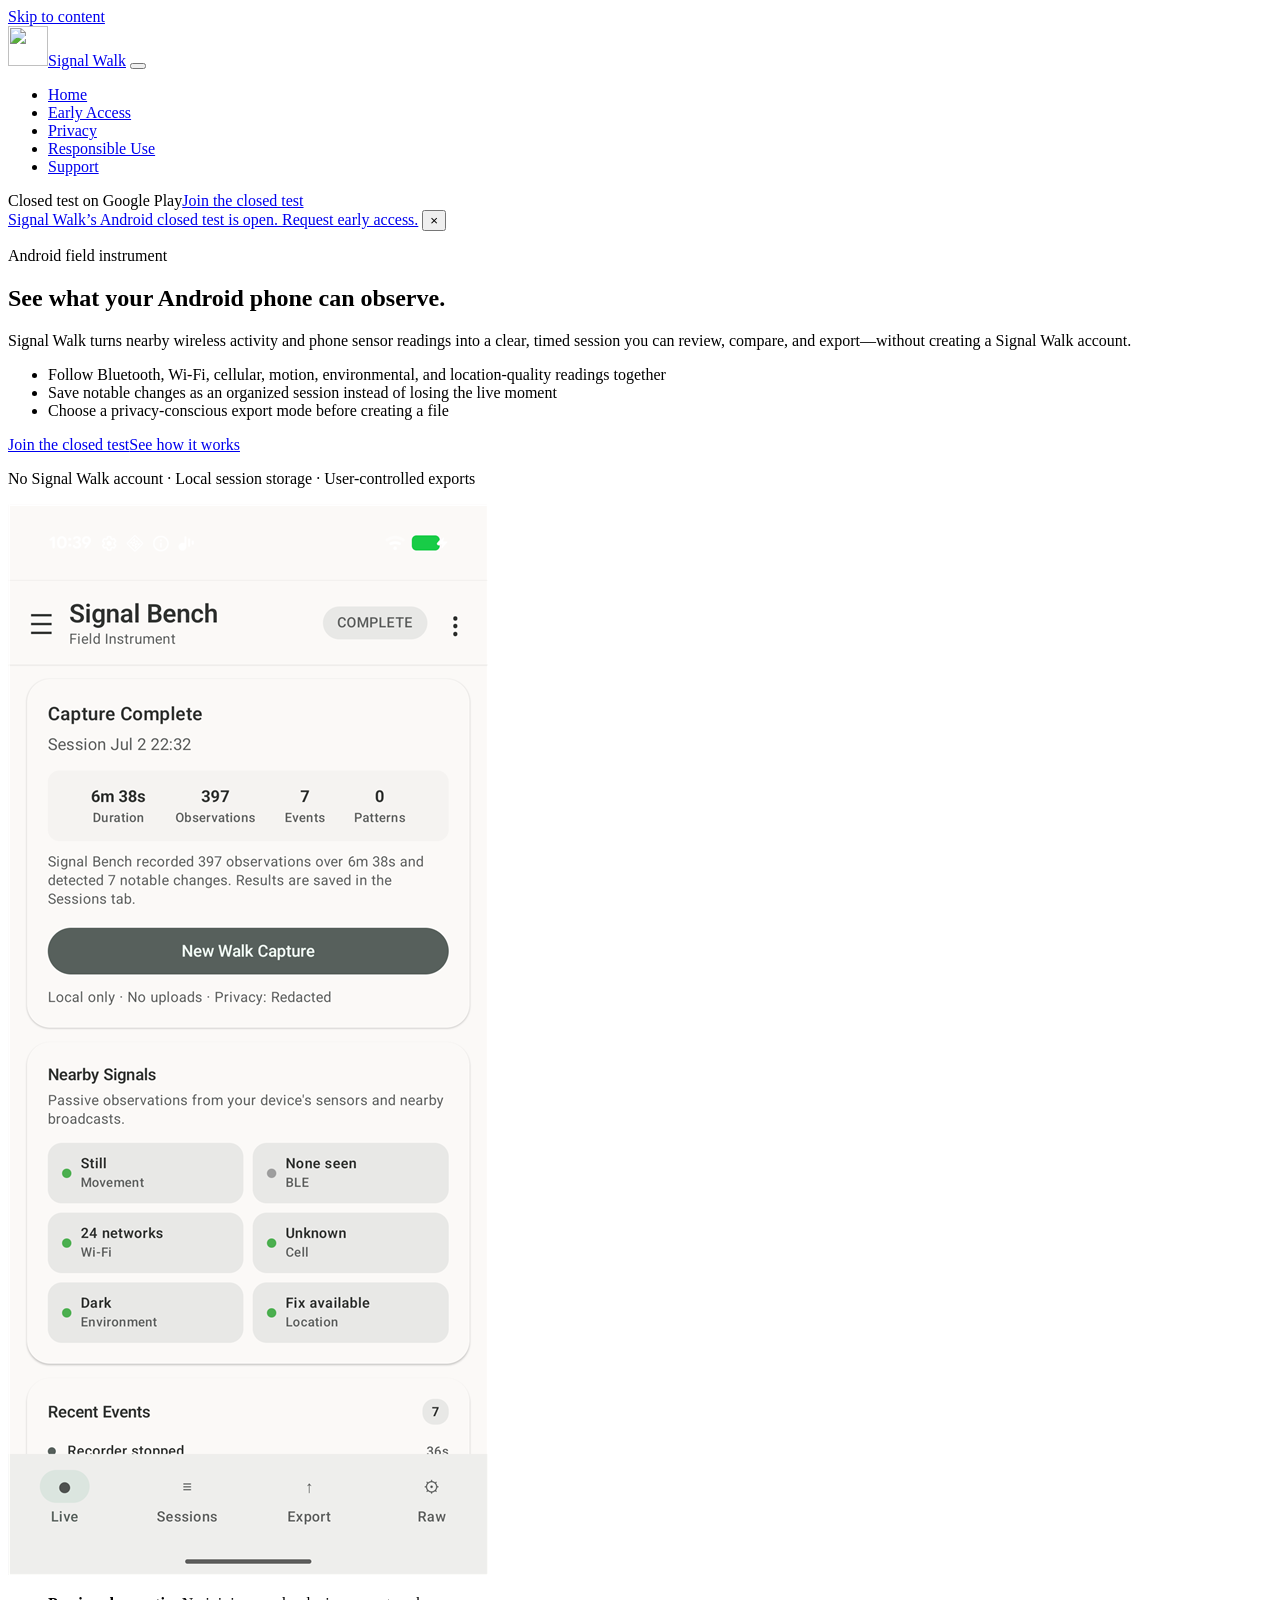
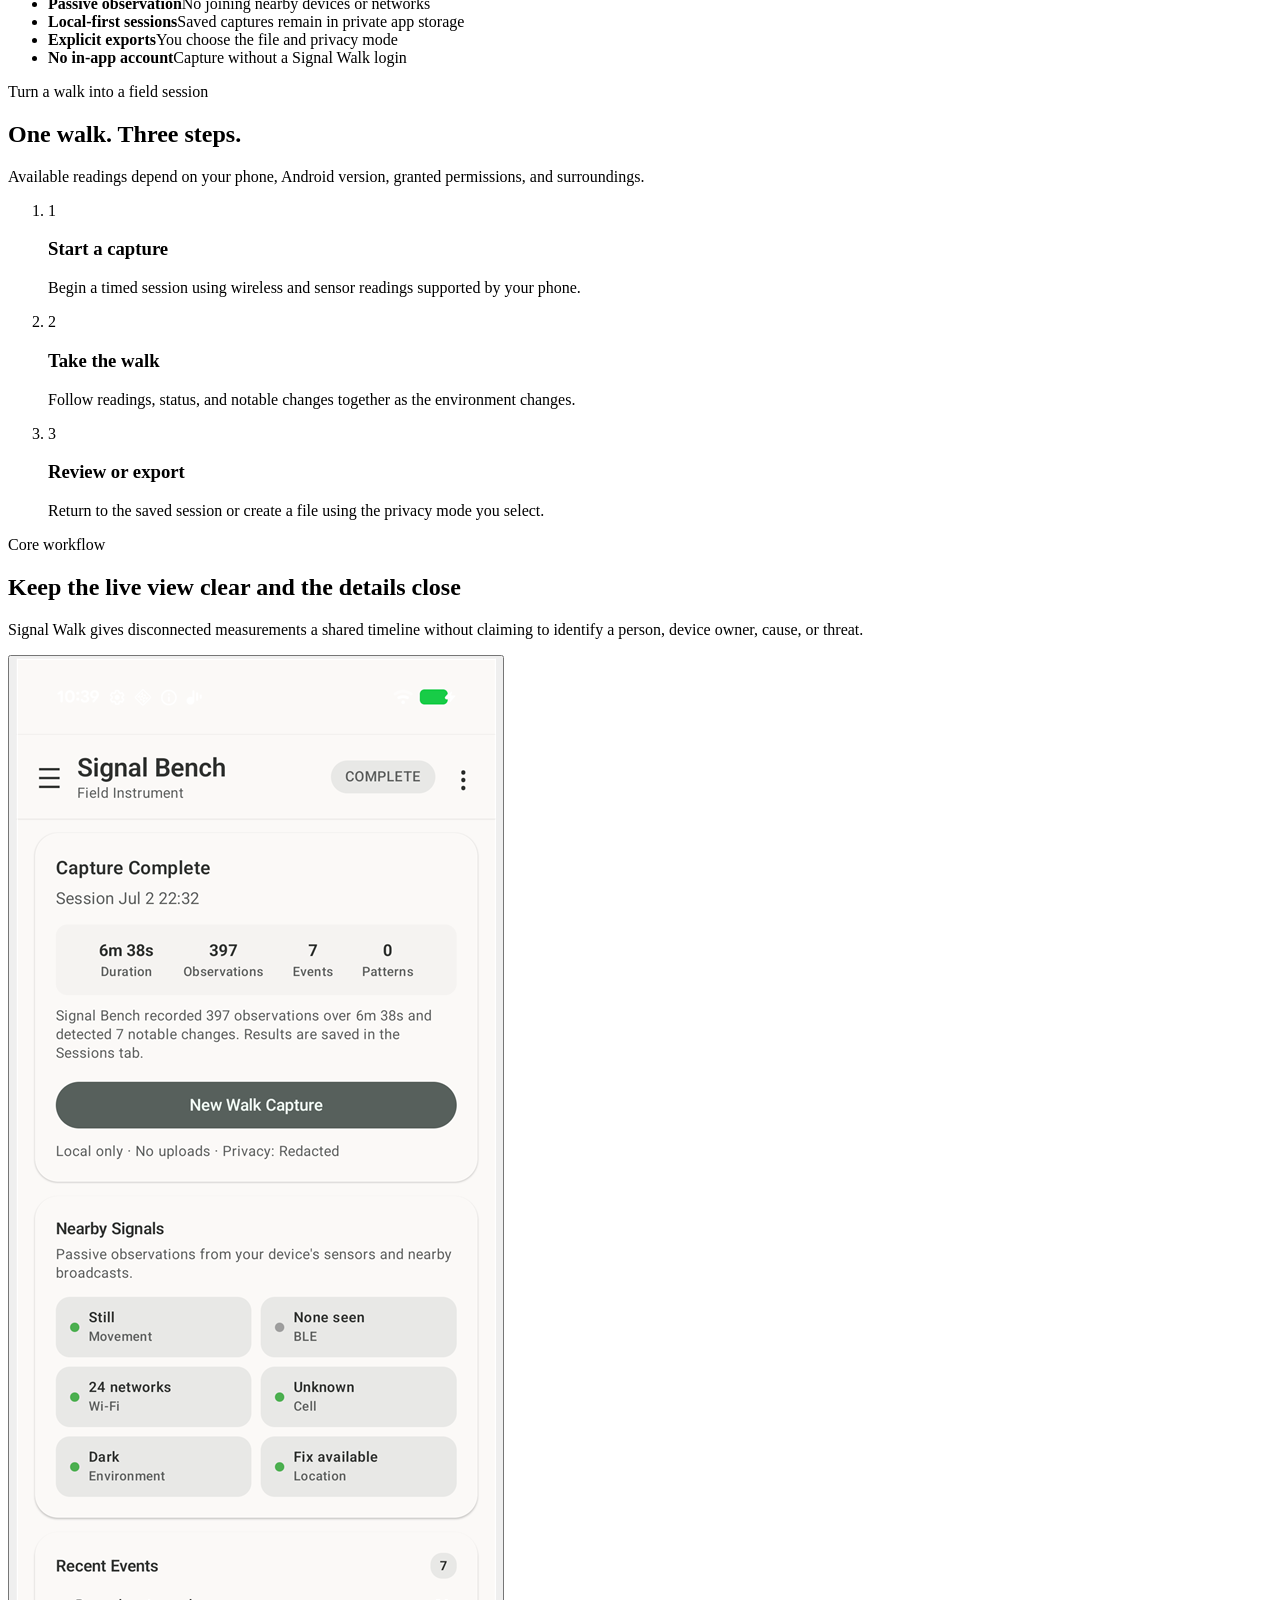
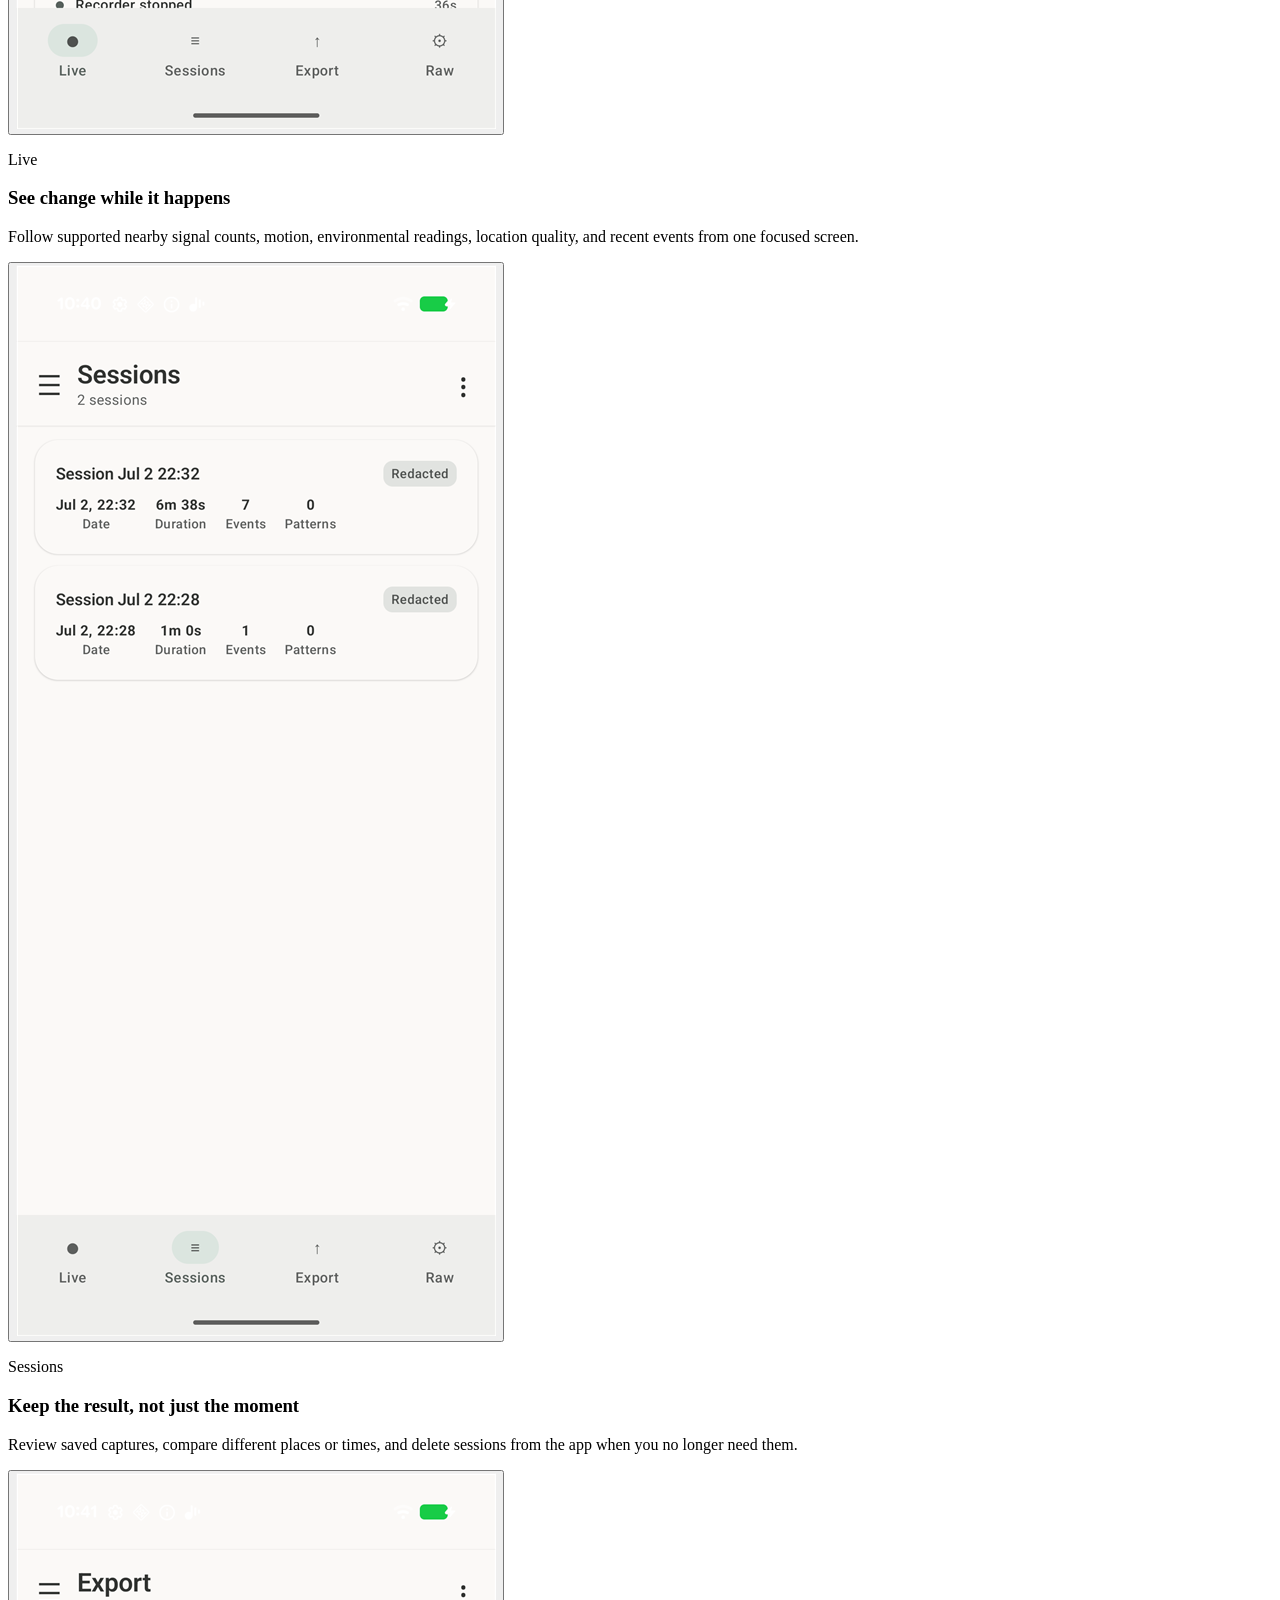
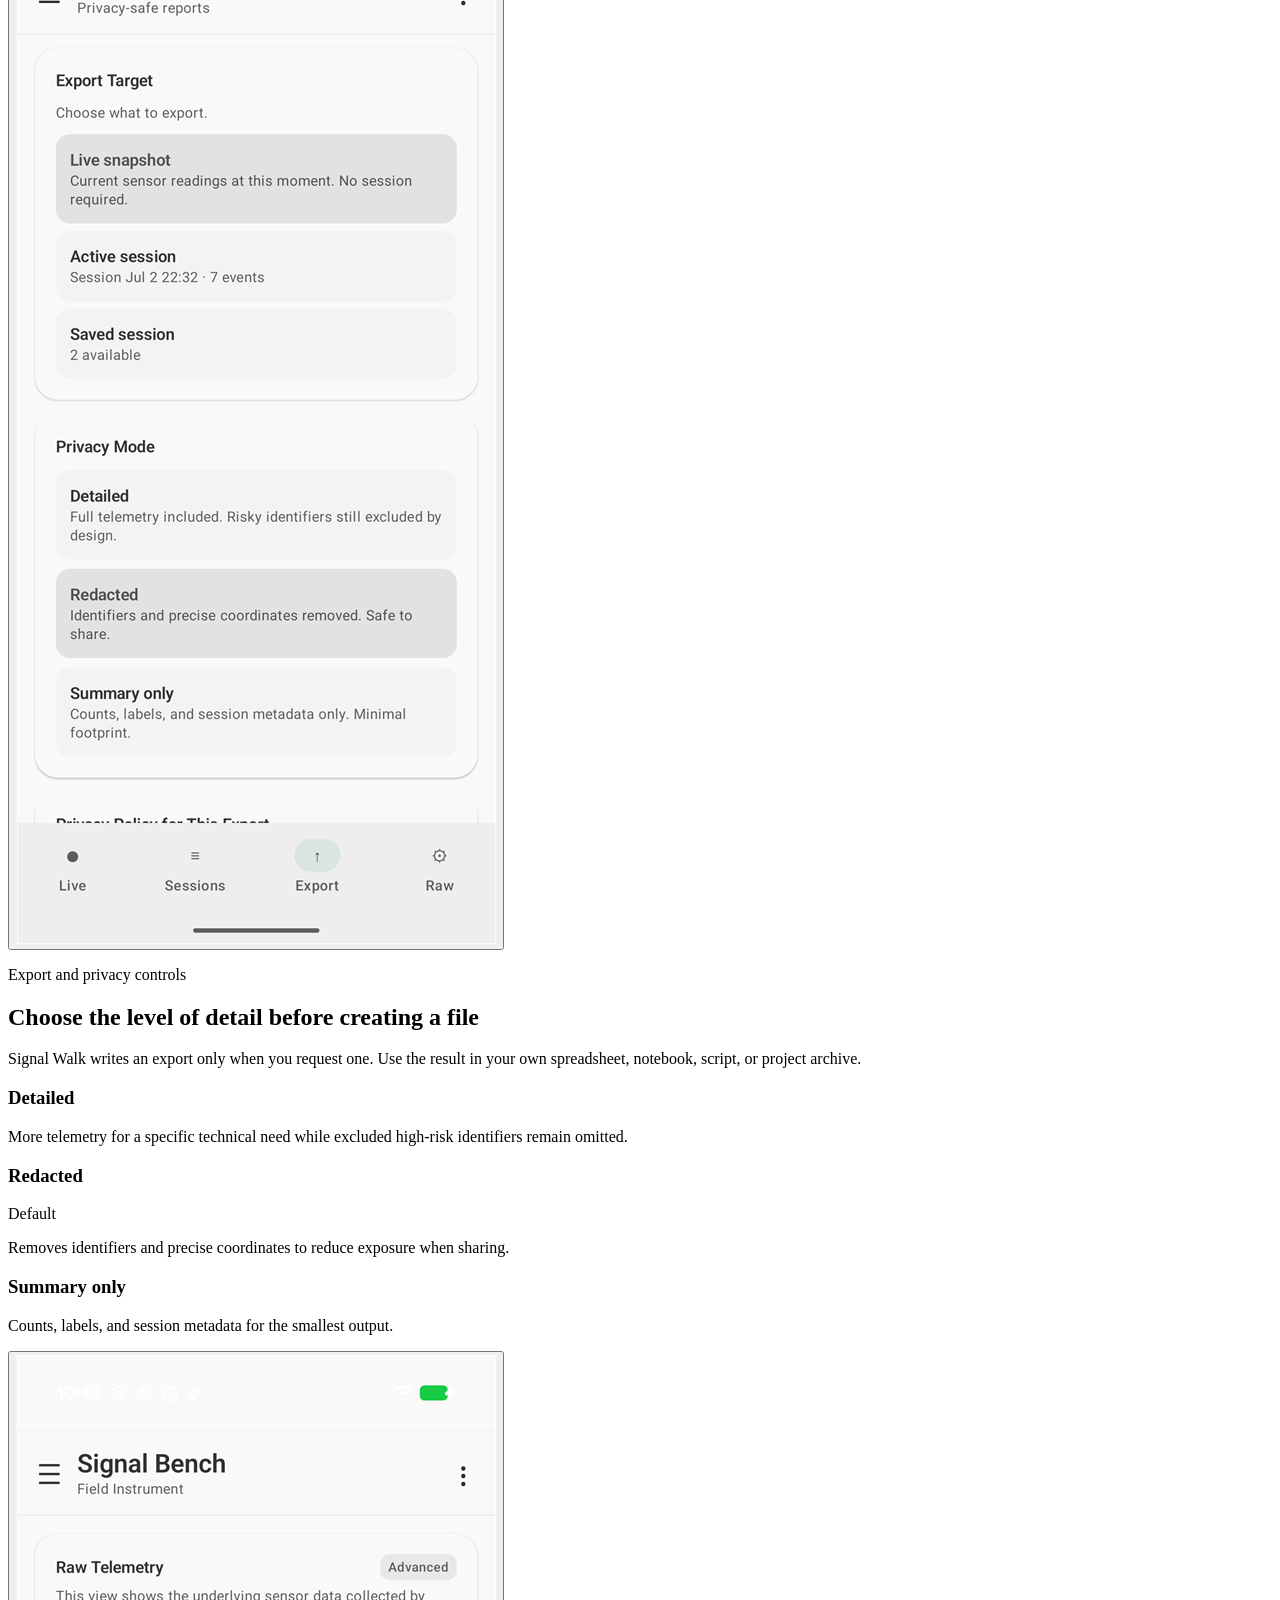
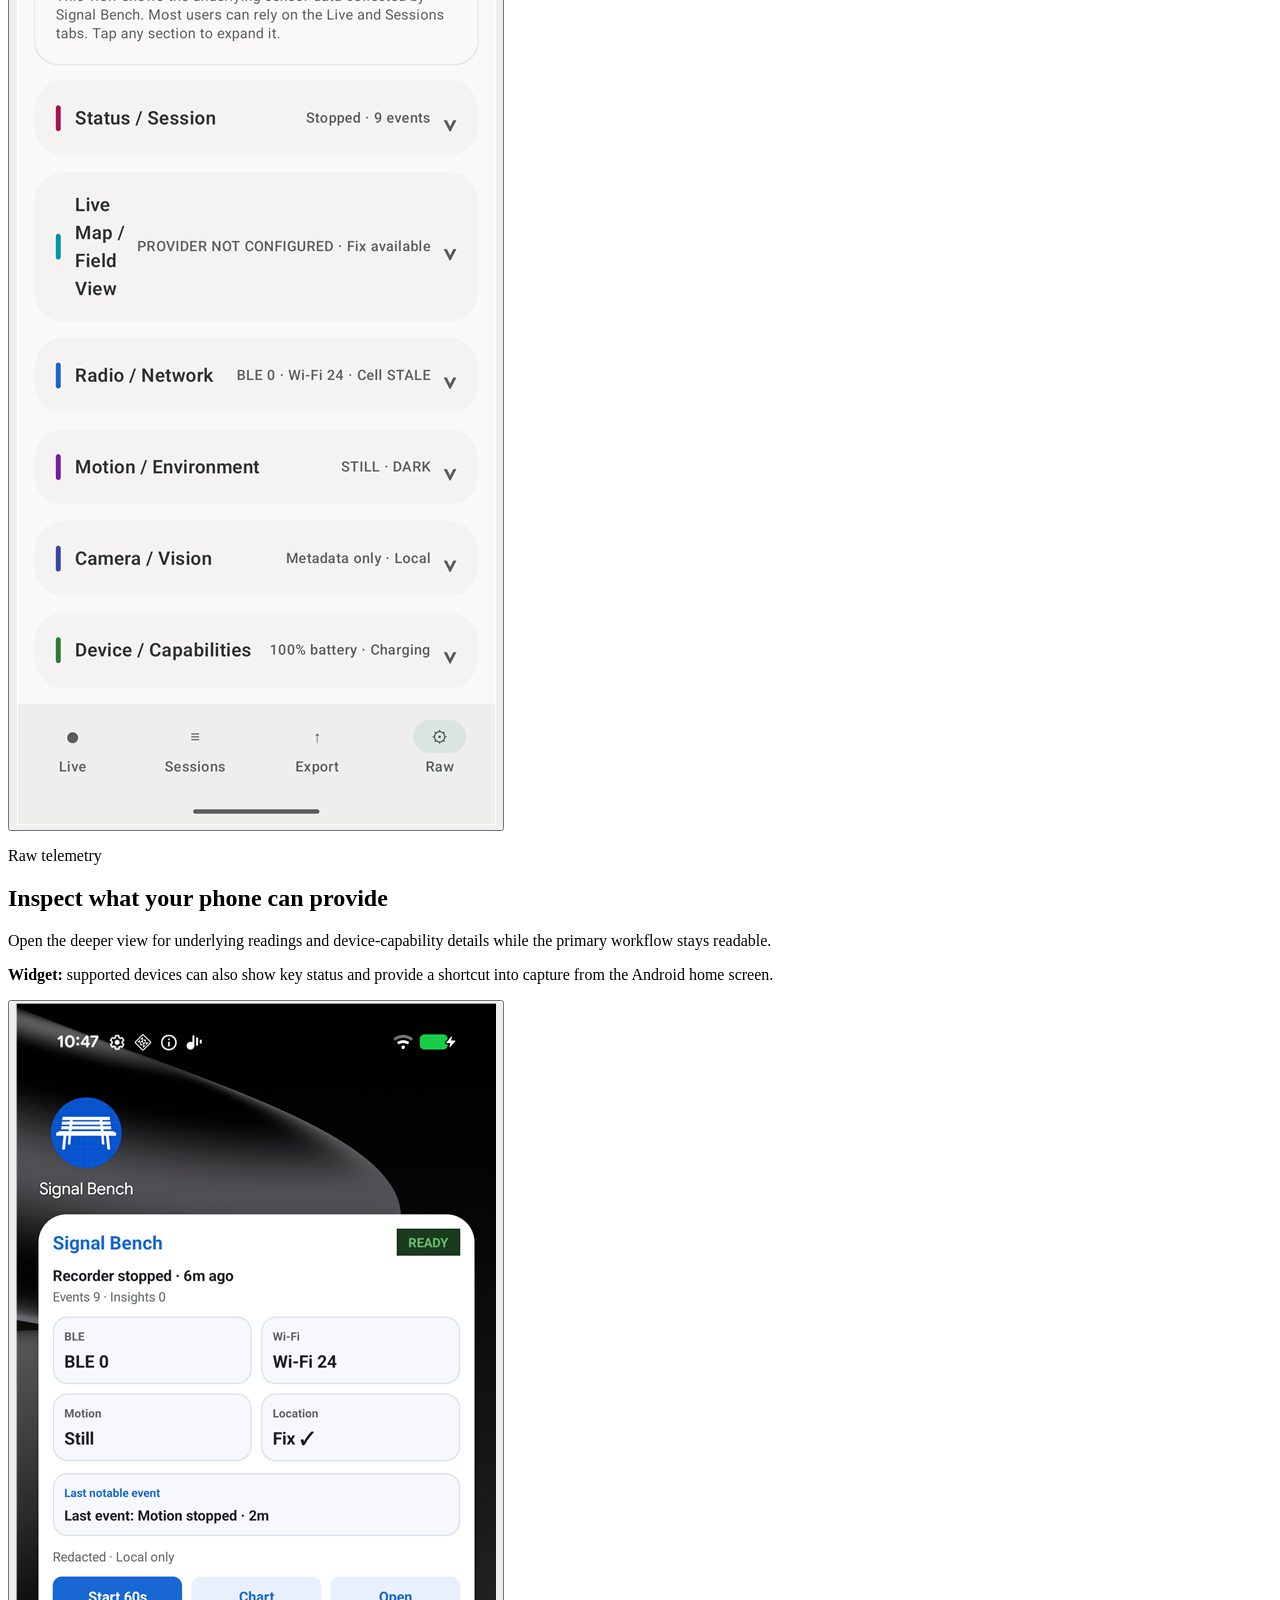
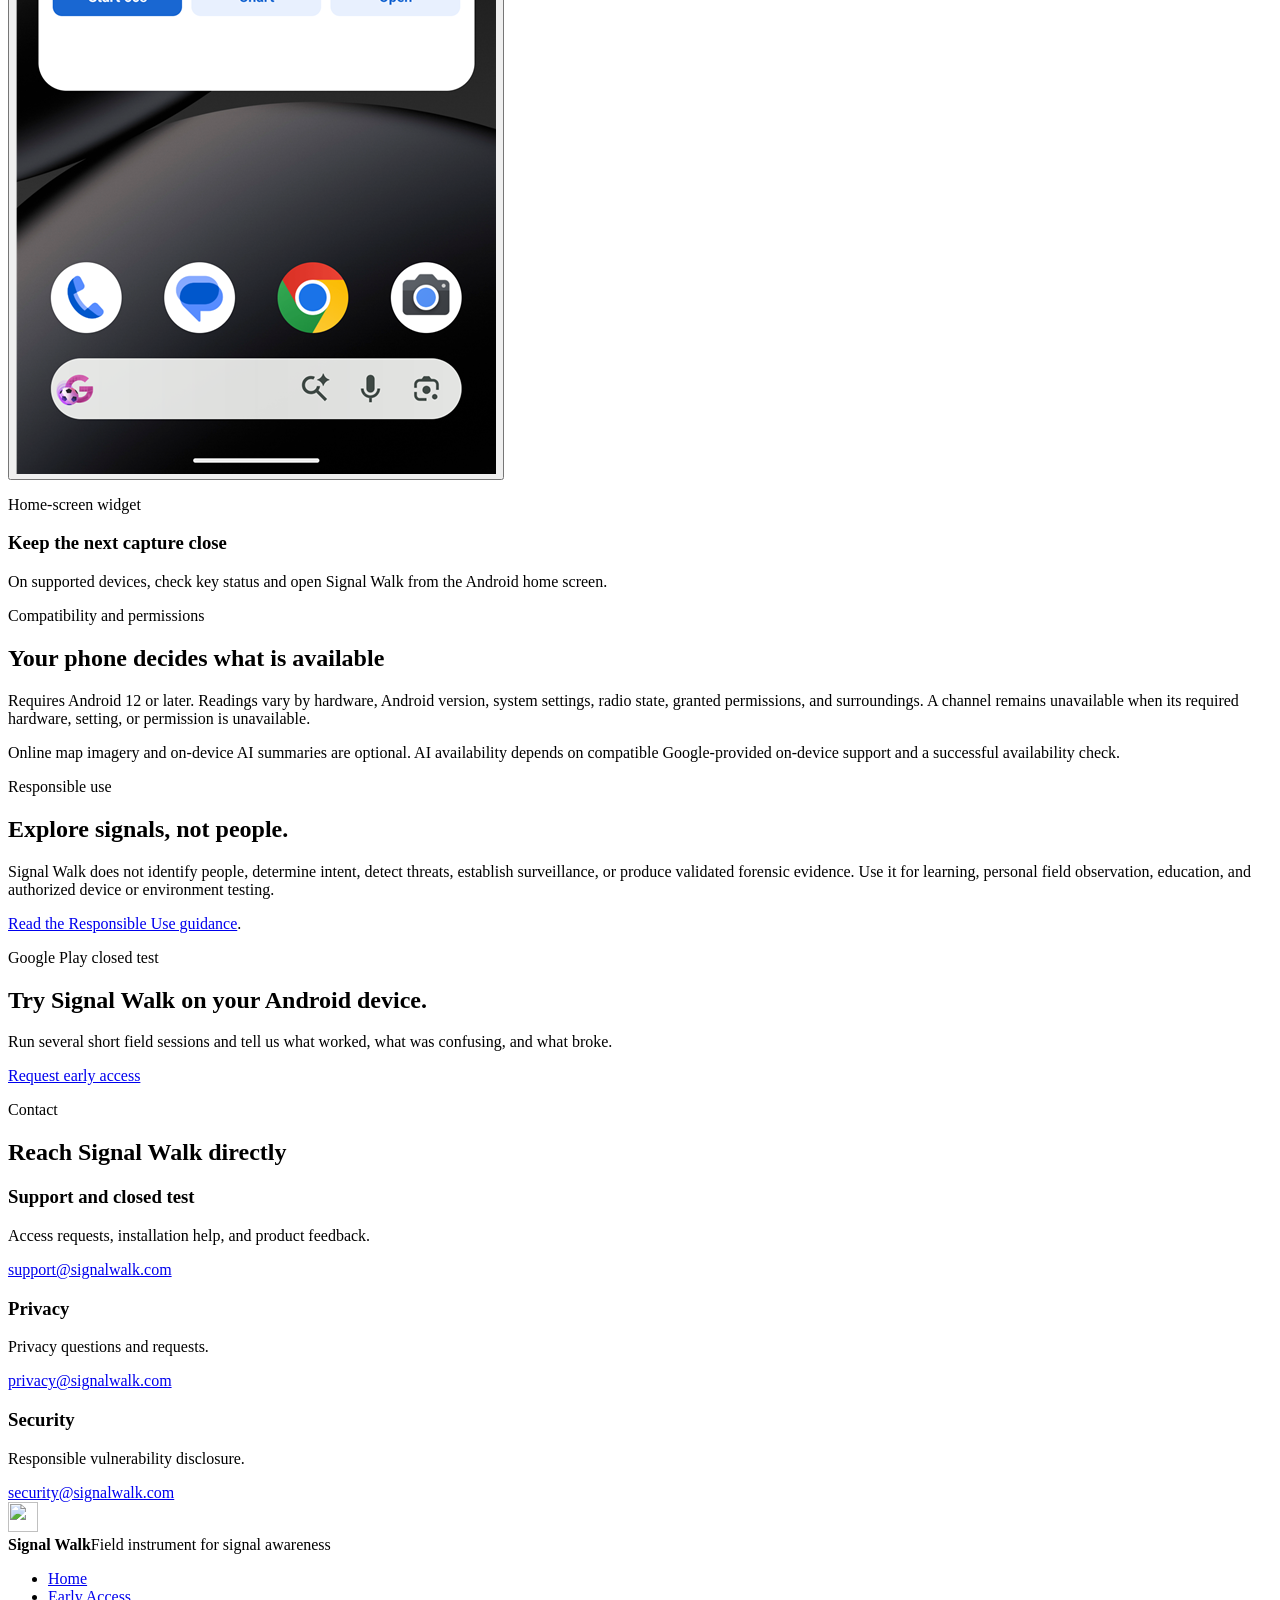
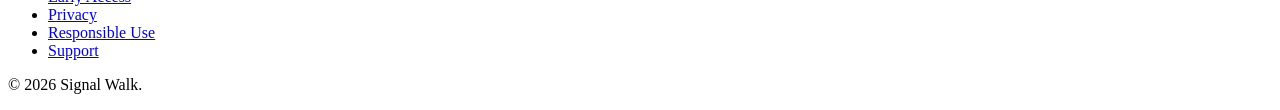
==== commit 73f72037: "Note Android 12+ requirement on homepage and early-access page Confirmed against app/build.gradle.kt" ====
--- a/index.html
+++ b/index.html
@@ -1,336 +1,178 @@
-<!DOCTYPE html>
+<!doctype html>
 <html lang="en">
 <head>
-  <meta charset="UTF-8">
-  <meta name="viewport" content="width=device-width, initial-scale=1.0">
-  <title>Signal Bench — Turn Android sensor readings into field sessions</title>
-  <meta name="description" content="Capture nearby wireless and sensor observations, review organized sessions, and export privacy-conscious data from your Android phone.">
-  <link rel="canonical" href="https://sig-int-wad.github.io/signalbenchpublic/">
-  <meta name="theme-color" content="#023c9a">
-  <link rel="icon" type="image/png" href="icon-512.png">
-  <link rel="apple-touch-icon" href="icon-512.png">
-  <link rel="stylesheet" href="style.css">
-
+  <meta charset="utf-8">
+  <meta name="viewport" content="width=device-width,initial-scale=1">
+  <title>Signal Walk — Explore Android wireless and sensor readings</title>
+  <meta name="description" content="Turn nearby wireless activity and Android sensor readings into organized sessions you can review, compare, and export. Request access to the Google Play closed test.">
+  <link rel="canonical" href="https://signalwalk.com/">
+  <meta name="theme-color" content="#063d93">
+  <link rel="icon" type="image/png" href="icon-48.png">
+  <link rel="apple-touch-icon" href="icon-192.png">
+  <link rel="stylesheet" href="site-final.css">
   <meta property="og:type" content="website">
-  <meta property="og:site_name" content="Signal Bench">
-  <meta property="og:url" content="https://sig-int-wad.github.io/signalbenchpublic/">
-  <meta property="og:title" content="Signal Bench — Turn Android sensor readings into field sessions">
-  <meta property="og:description" content="Capture nearby wireless and sensor observations, review organized sessions, and export privacy-conscious data from your Android phone.">
-  <meta property="og:image" content="https://sig-int-wad.github.io/signalbenchpublic/feature-graphic.png">
+  <meta property="og:site_name" content="Signal Walk">
+  <meta property="og:url" content="https://signalwalk.com/">
+  <meta property="og:title" content="Signal Walk — See what your Android phone can observe">
+  <meta property="og:description" content="Organize nearby wireless activity and Android sensor readings into sessions you can review and export.">
+  <meta property="og:image" content="https://signalwalk.com/social-card.jpg">
   <meta property="og:image:width" content="1024">
   <meta property="og:image:height" content="500">
+  <meta property="og:image:alt" content="Signal Walk, an Android field instrument for signal awareness">
   <meta name="twitter:card" content="summary_large_image">
-  <meta name="twitter:title" content="Signal Bench — Turn Android sensor readings into field sessions">
-  <meta name="twitter:description" content="Capture nearby wireless and sensor observations, review organized sessions, and export privacy-conscious data from your Android phone.">
-  <meta name="twitter:image" content="https://sig-int-wad.github.io/signalbenchpublic/feature-graphic.png">
-
+  <meta name="twitter:title" content="Signal Walk — See what your Android phone can observe">
+  <meta name="twitter:description" content="Organize nearby wireless activity and Android sensor readings into sessions you can review and export.">
+  <meta name="twitter:image" content="https://signalwalk.com/social-card.jpg">
+  <meta name="twitter:image:alt" content="Signal Walk, an Android field instrument for signal awareness">
   <script type="application/ld+json">
   {
     "@context": "https://schema.org",
     "@type": "SoftwareApplication",
-    "name": "Signal Bench",
-    "description": "Signal Bench is an Android field instrument that organizes nearby wireless and sensor observations into sessions you can review and export.",
+    "name": "Signal Walk",
+    "description": "An Android field instrument that organizes nearby wireless and sensor observations into sessions you can review, compare, and export.",
     "applicationCategory": "UtilitiesApplication",
     "operatingSystem": "Android",
-    "url": "https://sig-int-wad.github.io/signalbenchpublic/",
-    "image": "https://sig-int-wad.github.io/signalbenchpublic/feature-graphic.png"
+    "url": "https://signalwalk.com/",
+    "image": "https://signalwalk.com/social-card.jpg",
+    "author": {
+      "@type": "Organization",
+      "name": "Signal Walk",
+      "email": "developer@signalwalk.com"
+    }
   }
   </script>
 </head>
 <body>
-
 <a class="skip-link" href="#main">Skip to content</a>
-
 <header class="site-header">
   <div class="header-inner">
-    <a class="brand" href="./">
-      <img class="mark" src="icon-512.png" alt="">
-      <span class="site-name">Signal Bench</span>
-    </a>
-    <button class="nav-toggle" type="button" aria-expanded="false" aria-controls="site-nav" aria-label="Toggle navigation menu">
-      <span class="bar"></span>
-      <span class="bar"></span>
-      <span class="bar"></span>
-    </button>
+    <a class="brand" href="./" aria-label="Signal Walk home"><img class="mark" src="icon-48.png" alt="" width="40" height="40"><span class="site-name">Signal Walk</span></a>
+    <button class="nav-toggle" type="button" aria-expanded="false" aria-controls="site-nav" aria-label="Open navigation menu"><span class="bar"></span><span class="bar"></span><span class="bar"></span></button>
     <nav class="site-nav" id="site-nav" aria-label="Primary">
       <ul class="nav-links">
-        <li><a href="#how-it-works">How it works</a></li>
-        <li><a href="#features">Features</a></li>
-        <li><a href="#privacy">Privacy</a></li>
+        <li><a href="./" aria-current="page">Home</a></li>
+        <li><a href="early-access/">Early Access</a></li>
+        <li><a href="privacy/">Privacy</a></li>
         <li><a href="responsible-use/">Responsible Use</a></li>
+        <li><a href="#contact">Support</a></li>
       </ul>
-      <span class="header-cta badge-soon">Coming to Google Play</span>
+      <div class="header-actions"><span class="header-cta badge-soon">Closed test on Google Play</span><a class="button header-signup" href="early-access/">Join the closed test</a></div>
     </nav>
   </div>
+  <div class="early-access-strip" data-announcement role="region" aria-label="Early access announcement">
+    <div class="header-inner early-access-strip-inner">
+      <a class="early-access-strip-text" href="early-access/">Signal Walk’s Android closed test is open. Request early access.</a>
+      <button class="announcement-dismiss" data-dismiss-announcement type="button" aria-label="Dismiss early access announcement">&times;</button>
+    </div>
+  </div>
 </header>
-
 <main id="main">
-
-  <!-- Hero -->
   <section class="hero">
-    <div class="section-inner">
-      <p class="hero-label eyebrow">Android field instrument</p>
-
-      <h1>See what your phone notices.</h1>
-
-      <p class="hero-copy">Start a capture, take Signal Bench for a walk, and turn nearby wireless and sensor observations into a session you can review, save, and export.</p>
-
+    <div class="section-inner hero-grid">
+      <div class="hero-copy-block">
+        <p class="eyebrow">Android field instrument</p>
+        <h1>See what your Android phone can observe.</h1>
+        <p class="hero-copy">Signal Walk turns nearby wireless activity and phone sensor readings into a clear, timed session you can review, compare, and export—without creating a Signal Walk account.</p>
+        <ul class="hero-list">
+          <li>Follow Bluetooth, Wi-Fi, cellular, motion, environmental, and location-quality readings together</li>
+          <li>Save notable changes as an organized session instead of losing the live moment</li>
+          <li>Choose a privacy-conscious export mode before creating a file</li>
+        </ul>
+        <div class="cta-row"><a class="button" href="early-access/">Join the closed test</a><a class="button secondary" href="#how-it-works">See how it works</a></div>
+        <p class="reassurance">No Signal Walk account · Local session storage · User-controlled exports</p>
+      </div>
       <div class="hero-art">
-        <div class="device-frame tertiary" aria-hidden="true">
-          <img src="screenshots/export.png" alt="" width="480" height="1071" loading="lazy">
-        </div>
-        <div class="device-frame secondary" aria-hidden="true">
-          <img src="screenshots/widget.png" alt="" width="480" height="1071" loading="lazy">
-        </div>
-        <div class="device-frame primary">
-          <img src="screenshots/live.png" alt="Signal Bench Live tab on Android, showing Start Walk Capture, nearby signal counts, and recent events" width="480" height="1071" loading="eager" fetchpriority="high">
-        </div>
-      </div>
-
-      <ul class="hero-list">
-        <li>Observe Bluetooth, Wi-Fi, cellular, motion, and environmental readings available through Android</li>
-        <li>Save measurements as organized sessions</li>
-        <li>Export privacy-conscious data for spreadsheets, scripts, notebooks, and analysis tools</li>
-      </ul>
-
-      <div class="hero-cta">
-        <div class="cta-row">
-          <span class="badge-soon">Coming to Google Play</span>
-          <a class="button secondary" href="#how-it-works">See how it works</a>
-        </div>
-        <p class="hero-reassurance reassurance">No account · Local session storage · User-controlled exports</p>
+        <div class="device-frame primary"><img src="screenshots/live.png" alt="Signal Walk Live screen showing an active walk capture, nearby signal counts, sensor status, and recent events" width="480" height="1071" loading="eager" fetchpriority="high"></div>
       </div>
     </div>
   </section>
-
-  <!-- Trust strip -->
-  <section class="trust-strip band">
+  <section class="trust-strip" aria-label="Product principles">
+    <div class="section-inner"><ul>
+      <li><strong>Passive observation</strong><span>No joining nearby devices or networks</span></li>
+      <li><strong>Local-first sessions</strong><span>Saved captures remain in private app storage</span></li>
+      <li><strong>Explicit exports</strong><span>You choose the file and privacy mode</span></li>
+      <li><strong>No in-app account</strong><span>Capture without a Signal Walk login</span></li>
+    </ul></div>
+  </section>
+  <section class="sec-how band" id="how-it-works">
     <div class="section-inner">
-      <ul>
-        <li>Passive observation — no connecting to nearby devices or networks</li>
-        <li>Sessions saved in the app's local storage on your device</li>
-        <li>Privacy-conscious export modes, including a redacted default</li>
-        <li>No account required to use the app</li>
-      </ul>
+      <div class="section-heading centered"><p class="eyebrow">Turn a walk into a field session</p><h2>One walk. Three steps.</h2><p class="section-lead">Available readings depend on your phone, Android version, granted permissions, and surroundings.</p></div>
+      <ol class="steps">
+        <li><span class="step-number" aria-hidden="true">1</span><h3>Start a capture</h3><p>Begin a timed session using wireless and sensor readings supported by your phone.</p></li>
+        <li><span class="step-number" aria-hidden="true">2</span><h3>Take the walk</h3><p>Follow readings, status, and notable changes together as the environment changes.</p></li>
+        <li><span class="step-number" aria-hidden="true">3</span><h3>Review or export</h3><p>Return to the saved session or create a file using the privacy mode you select.</p></li>
+      </ol>
     </div>
   </section>
-
-  <!-- What you get -->
-  <section class="sec-features" id="features">
+  <section class="sec-intro" id="features">
     <div class="section-inner">
-      <h2>A field session you can actually use</h2>
-      <p class="section-lead">A capture turns raw sensor activity into something organized: a timed session with counts, readings, and the notable moments that changed along the way.</p>
-
+      <div class="section-heading"><p class="eyebrow">Core workflow</p><h2>Keep the live view clear and the details close</h2><p class="section-lead">Signal Walk gives disconnected measurements a shared timeline without claiming to identify a person, device owner, cause, or threat.</p></div>
       <div class="feature-row">
-        <div class="feature-art">
-          <button class="thumb-button" type="button" data-lightbox-src="screenshots/live.png" data-lightbox-alt="Signal Bench Live tab showing Start Walk Capture, Nearby Signals, and Recent Events" data-lightbox-caption="Live dashboard — nearby signal counts, motion, and recent events update together.">
-            <div class="device-frame">
-              <img src="screenshots/live.png" alt="Signal Bench Live tab showing Start Walk Capture, Nearby Signals, and Recent Events" width="480" height="1071" loading="lazy">
-            </div>
-          </button>
-        </div>
-        <div class="feature-copy">
-          <h3>Capture a moment in the field</h3>
-          <p>Start a session and watch nearby signal counts, movement, location quality, and notable changes update together on the Live tab.</p>
-        </div>
+        <div class="feature-art"><button class="thumb-button" type="button" aria-label="Open larger screenshot: Live capture" aria-haspopup="dialog" data-lightbox-src="screenshots/live.png" data-lightbox-alt="Signal Walk Live screen showing a walk capture and recent events" data-lightbox-caption="Live — nearby signals, motion, sensor status, and notable changes update in one view."><span class="device-frame"><img src="screenshots/live.png" alt="Signal Walk Live screen showing a walk capture and recent events" width="480" height="1071" loading="lazy"></span></button></div>
+        <div class="feature-copy"><p class="eyebrow">Live</p><h3>See change while it happens</h3><p>Follow supported nearby signal counts, motion, environmental readings, location quality, and recent events from one focused screen.</p></div>
       </div>
-
       <div class="feature-row reverse">
-        <div class="feature-art">
-          <button class="thumb-button" type="button" data-lightbox-src="screenshots/sessions.png" data-lightbox-alt="Signal Bench Sessions tab listing saved walk-capture sessions with duration, events, and privacy mode" data-lightbox-caption="Sessions preserve duration, events, and privacy mode so you can revisit a walk later.">
-            <div class="device-frame">
-              <img src="screenshots/sessions.png" alt="Signal Bench Sessions tab listing saved walk-capture sessions with duration, events, and privacy mode" width="480" height="1071" loading="lazy">
-            </div>
-          </button>
-        </div>
-        <div class="feature-copy">
-          <h3>Come back to it later</h3>
-          <p>Sessions preserve duration, events, and the measurements available on your device, so you can review different walks or locations side by side.</p>
-          <ul class="get-list">
-            <li>A timed capture session with a clear start and end</li>
-            <li>Counts and readings gathered from supported Android APIs</li>
-            <li>Notable changes recorded as events</li>
-            <li>A saved session you can revisit from the Sessions tab</li>
-          </ul>
-        </div>
+        <div class="feature-art"><button class="thumb-button" type="button" aria-label="Open larger screenshot: Saved sessions" aria-haspopup="dialog" data-lightbox-src="screenshots/sessions.png" data-lightbox-alt="Signal Walk Sessions screen listing saved captures" data-lightbox-caption="Sessions — return to saved captures with their duration, event count, and privacy mode."><span class="device-frame"><img src="screenshots/sessions.png" alt="Signal Walk Sessions screen listing saved captures with duration, events, and privacy mode" width="480" height="1071" loading="lazy"></span></button></div>
+        <div class="feature-copy"><p class="eyebrow">Sessions</p><h3>Keep the result, not just the moment</h3><p>Review saved captures, compare different places or times, and delete sessions from the app when you no longer need them.</p></div>
       </div>
     </div>
   </section>
-
-  <!-- How it works -->
-  <section class="sec-how band" id="how-it-works">
+  <section class="sec-export band">
+    <div class="section-inner"><div class="feature-row">
+      <div class="feature-art large"><button class="thumb-button" type="button" aria-label="Open larger screenshot: Export controls" aria-haspopup="dialog" data-lightbox-src="screenshots/export.png" data-lightbox-alt="Signal Walk Export screen showing export targets and privacy modes" data-lightbox-caption="Export — select a target and privacy mode before Signal Walk writes a file."><span class="device-frame"><img src="screenshots/export.png" alt="Signal Walk Export screen showing Detailed, Redacted, and Summary-only privacy modes" width="480" height="1071" loading="lazy"></span></button></div>
+      <div class="feature-copy"><p class="eyebrow">Export and privacy controls</p><h2>Choose the level of detail before creating a file</h2><p>Signal Walk writes an export only when you request one. Use the result in your own spreadsheet, notebook, script, or project archive.</p>
+        <div class="mode-stack">
+          <article class="mode-card"><h3>Detailed</h3><p>More telemetry for a specific technical need while excluded high-risk identifiers remain omitted.</p></article>
+          <article class="mode-card recommended"><div class="mode-heading"><h3>Redacted</h3><span class="default-tag">Default</span></div><p>Removes identifiers and precise coordinates to reduce exposure when sharing.</p></article>
+          <article class="mode-card"><h3>Summary only</h3><p>Counts, labels, and session metadata for the smallest output.</p></article>
+        </div>
+      </div>
+    </div></div>
+  </section>
+  <section class="sec-raw">
+    <div class="section-inner"><div class="feature-row">
+      <div class="feature-art"><button class="thumb-button" type="button" aria-label="Open larger screenshot: Raw telemetry" aria-haspopup="dialog" data-lightbox-src="screenshots/raw.png" data-lightbox-alt="Signal Walk Raw telemetry screen with expandable sensor sections" data-lightbox-caption="Raw — inspect status, radio, motion, environment, map, and device-capability details."><span class="device-frame"><img src="screenshots/raw.png" alt="Signal Walk Raw telemetry screen with expandable status, radio, motion, environment, map, and device sections" width="480" height="1071" loading="lazy"></span></button></div>
+      <div class="feature-copy"><p class="eyebrow">Raw telemetry</p><h2>Inspect what your phone can provide</h2><p>Open the deeper view for underlying readings and device-capability details while the primary workflow stays readable.</p>
+        <p><strong>Widget:</strong> supported devices can also show key status and provide a shortcut into capture from the Android home screen.</p>
+      </div>
+    </div></div>
     <div class="section-inner">
-      <h2>Walk, capture, and keep the result</h2>
-      <p class="section-lead">Available readings depend on the phone, Android version, permissions, and surrounding environment.</p>
-
-      <ol class="steps">
-        <li>
-          <span class="step-number">1</span>
-          <h3>Start a capture</h3>
-          <p>Signal Bench begins organizing the supported wireless and sensor readings made available by Android.</p>
-        </li>
-        <li>
-          <span class="step-number">2</span>
-          <h3>Observe the session</h3>
-          <p>See nearby signal counts, motion, environmental readings, location quality, and notable changes in one place.</p>
-        </li>
-        <li>
-          <span class="step-number">3</span>
-          <h3>Review or export</h3>
-          <p>Save the session, return to it later, or create a privacy-conscious export for another tool.</p>
-        </li>
-      </ol>
-    </div>
-  </section>
-
-  <!-- Export -->
-  <section class="sec-export">
-    <div class="section-inner">
-      <div class="feature-row">
-        <div class="feature-art large">
-          <button class="thumb-button" type="button" data-lightbox-src="screenshots/export.png" data-lightbox-alt="Signal Bench Export tab showing Export Target options and Detailed, Redacted, and Summary only privacy modes" data-lightbox-caption="Choose an export target and a privacy mode before writing a file.">
-            <div class="device-frame">
-              <img src="screenshots/export.png" alt="Signal Bench Export tab showing Export Target options and Detailed, Redacted, and Summary only privacy modes" width="480" height="1071" loading="lazy">
-            </div>
-          </button>
-        </div>
-        <div class="feature-copy">
-          <h2>Your measurements do not end in the app</h2>
-          <p>Export a live snapshot or a saved session using the level of detail appropriate for your work. Open the result in a spreadsheet, build a chart, inspect it with a script, or continue exploring it in your preferred analysis tool. Signal Bench creates the file — you decide where it goes from there.</p>
-          <ul class="modes-list">
-            <li>
-              <span class="mode-name">Detailed</span>
-              Full telemetry included, with the highest-risk identifiers still excluded by design.
-            </li>
-            <li>
-              <span class="mode-name">Redacted <span class="default-tag">Default</span></span>
-              Identifiers and precise coordinates removed — the share-conscious default.
-            </li>
-            <li>
-              <span class="mode-name">Summary only</span>
-              Counts, labels, and session metadata only, for the smallest possible footprint.
-            </li>
-          </ul>
-        </div>
+      <div class="more-screens">
+        <button class="thumb-button" type="button" aria-label="Open larger screenshot: Home-screen widget" aria-haspopup="dialog" data-lightbox-src="screenshots/widget.png" data-lightbox-alt="Signal Walk home-screen widget showing wireless, motion, and location status" data-lightbox-caption="Widget — check key status and open capture from the Android home screen on supported devices."><span class="device-frame small"><img src="screenshots/widget.png" alt="Signal Walk home-screen widget showing Bluetooth, Wi-Fi, motion, and location status" width="480" height="1071" loading="lazy"></span></button>
+        <div class="more-screens-copy"><p class="eyebrow">Home-screen widget</p><h3>Keep the next capture close</h3><p>On supported devices, check key status and open Signal Walk from the Android home screen.</p></div>
       </div>
     </div>
   </section>
-
-  <!-- Widget -->
-  <section class="sec-widget band">
-    <div class="section-inner">
-      <div class="feature-row reverse">
-        <div class="feature-art large">
-          <button class="thumb-button" type="button" data-lightbox-src="screenshots/widget.png" data-lightbox-alt="Signal Bench home screen widget on Android showing BLE, Wi-Fi, motion, and location status with Start 60s, Chart, and Open buttons" data-lightbox-caption="The home screen widget shows live status and can start a short capture.">
-            <div class="device-frame">
-              <img src="screenshots/widget.png" alt="Signal Bench home screen widget on Android showing BLE, Wi-Fi, motion, and location status with Start 60s, Chart, and Open buttons" width="480" height="1071" loading="lazy">
-            </div>
-          </button>
-        </div>
-        <div class="feature-copy">
-          <h2>Ready from the home screen</h2>
-          <p>Check BLE, Wi-Fi, motion, and location status at a glance, or start a short 60-second capture directly from the widget — no need to open the full app first.</p>
-        </div>
+  <section class="sec-compatibility band">
+    <div class="section-inner compatibility-card">
+      <div><p class="eyebrow">Compatibility and permissions</p><h2>Your phone decides what is available</h2></div>
+      <div><p>Requires Android 12 or later. Readings vary by hardware, Android version, system settings, radio state, granted permissions, and surroundings. A channel remains unavailable when its required hardware, setting, or permission is unavailable.</p><p>Online map imagery and on-device AI summaries are optional. AI availability depends on compatible Google-provided on-device support and a successful availability check.</p></div>
+    </div>
+  </section>
+  <section class="sec-capability band">
+    <div class="section-inner prose wide-prose"><p class="eyebrow">Responsible use</p><h2>Explore signals, not people.</h2><p>Signal Walk does not identify people, determine intent, detect threats, establish surveillance, or produce validated forensic evidence. Use it for learning, personal field observation, education, and authorized device or environment testing.</p><p><a class="text-link" href="responsible-use/">Read the Responsible Use guidance</a>.</p></div>
+  </section>
+  <section class="closing-cta">
+    <div class="section-inner"><p class="eyebrow">Google Play closed test</p><h2>Try Signal Walk on your Android device.</h2><p class="section-lead">Run several short field sessions and tell us what worked, what was confusing, and what broke.</p><div class="cta-row centered-row"><a class="button" href="early-access/">Request early access</a></div></div>
+  </section>
+  <section class="sec-contact" id="contact">
+    <div class="section-inner"><div class="section-heading"><p class="eyebrow">Contact</p><h2>Reach Signal Walk directly</h2></div>
+      <div class="contact-grid">
+        <article class="contact-card"><h3>Support and closed test</h3><p>Access requests, installation help, and product feedback.</p><a href="mailto:support@signalwalk.com">support@signalwalk.com</a></article>
+        <article class="contact-card"><h3>Privacy</h3><p>Privacy questions and requests.</p><a href="mailto:privacy@signalwalk.com">privacy@signalwalk.com</a></article>
+        <article class="contact-card"><h3>Security</h3><p>Responsible vulnerability disclosure.</p><a href="mailto:security@signalwalk.com">security@signalwalk.com</a></article>
       </div>
     </div>
   </section>
-
-  <!-- Raw / advanced -->
-  <section class="sec-raw">
-    <div class="section-inner">
-      <div class="feature-row">
-        <div class="feature-art">
-          <button class="thumb-button" type="button" data-lightbox-src="screenshots/raw.png" data-lightbox-alt="Signal Bench Raw telemetry tab with expandable sections for status, map, radio, motion, camera, and device capabilities" data-lightbox-caption="Raw telemetry exposes the underlying sensor and device data for advanced users.">
-            <div class="device-frame">
-              <img src="screenshots/raw.png" alt="Signal Bench Raw telemetry tab with expandable sections for status, map, radio, motion, camera, and device capabilities" width="480" height="1071" loading="lazy">
-            </div>
-          </button>
-        </div>
-        <div class="feature-copy">
-          <h2>Go deeper when you need to</h2>
-          <p>The main experience keeps the important information readable. The Raw view provides access to the underlying telemetry and device capability details for users who want to inspect more.</p>
-        </div>
-      </div>
-
-      <div class="more-screens">
-        <button class="thumb-button" type="button" data-lightbox-src="screenshots/navigation.png" data-lightbox-alt="Signal Bench navigation drawer with Live, Sessions, Export, Raw, Appearance, Voice and Alerts, AI Summaries, and About and Safety" data-lightbox-caption="The navigation drawer moves quickly between Live, Sessions, Export, and Raw.">
-          <div class="device-frame">
-            <img src="screenshots/navigation.png" alt="Signal Bench navigation drawer with Live, Sessions, Export, Raw, Appearance, Voice and Alerts, AI Summaries, and About and Safety" width="480" height="1071" loading="lazy">
-          </div>
-        </button>
-        <div class="more-screens-copy">
-          <p class="eyebrow">Navigation</p>
-          <p>Everything above is one tap away — the navigation drawer moves between Live, Sessions, Export, and Raw.</p>
-        </div>
-      </div>
-    </div>
-  </section>
-
-  <!-- Honest capability -->
-  <section class="sec-capability band">
-    <div class="section-inner prose">
-      <h2>Built for observation, not surveillance</h2>
-      <p>Signal Bench organizes information exposed through supported Android APIs. It does not intercept communications, inspect message content, identify people, connect to nearby devices, or prove why a signal appeared.</p>
-      <p>Read the full guidance on appropriate and inappropriate uses in <a href="responsible-use/">Responsible Use</a>.</p>
-    </div>
-  </section>
-
-  <!-- Privacy -->
-  <section class="sec-privacy" id="privacy">
-    <div class="section-inner prose">
-      <h2>Local-first by design</h2>
-      <p>Your saved sessions stay local. Optional online features are clearly disclosed and remain under your control.</p>
-      <ul class="check-list">
-        <li>Saved session information is stored in the app's private local storage on your device</li>
-        <li>No Signal Bench account is required</li>
-        <li>Exports are created only when you request them, in the mode you choose</li>
-        <li>Redacted mode masks identifiers and omits precise coordinates by default</li>
-        <li>The optional map view contacts a map-tile provider to load map imagery when you open it</li>
-        <li>Enabling on-device AI summaries can contact Google's model-delivery infrastructure to download the model once; session analysis then runs on-device</li>
-      </ul>
-      <p><a href="privacy/">Read the complete Privacy Policy</a> for full details, including third-party network requests.</p>
-    </div>
-  </section>
-
-  <!-- Closing CTA -->
-  <section class="closing-cta">
-    <div class="section-inner">
-      <h2>Take Signal Bench for a walk.</h2>
-      <p class="section-lead">Capture a few minutes, review what changed, and see what your Android phone can tell you about the environment around it.</p>
-      <div class="cta-row">
-        <span class="badge-soon">Coming to Google Play</span>
-      </div>
-    </div>
-  </section>
-
 </main>
-
-<footer class="site-footer">
-  <div class="footer-inner">
-    <div class="footer-brand">
-      <img src="icon-512.png" alt="" width="28" height="28">
-      <div class="footer-brand-text">
-        <strong>Signal Bench</strong>
-        <span>Field instrument for signal awareness</span>
-      </div>
-    </div>
-    <ul class="footer-links">
-      <li><a href="privacy/">Privacy Policy</a></li>
-      <li><a href="responsible-use/">Responsible Use</a></li>
-    </ul>
-    <p class="footer-copyright">&copy; 2026 Signal Bench.</p>
-  </div>
-</footer>
-
-<dialog class="lightbox" id="lightbox" aria-labelledby="lightbox-caption">
-  <div class="lightbox-inner">
-    <button class="lightbox-close" type="button" id="lightbox-close" aria-label="Close screenshot">&times;</button>
-    <img id="lightbox-img" alt="">
-    <p class="lightbox-caption" id="lightbox-caption"></p>
-  </div>
+<footer class="site-footer"><div class="footer-inner">
+  <div class="footer-brand"><img src="icon-48.png" alt="" width="30" height="30"><div class="footer-brand-text"><strong>Signal Walk</strong><span>Field instrument for signal awareness</span></div></div>
+  <ul class="footer-links"><li><a href="./">Home</a></li><li><a href="early-access/">Early Access</a></li><li><a href="privacy/">Privacy</a></li><li><a href="responsible-use/">Responsible Use</a></li><li><a href="#contact">Support</a></li></ul>
+  <p class="footer-copyright">&copy; 2026 Signal Walk.</p>
+</div></footer>
+<dialog class="lightbox" id="lightbox" aria-label="Screenshot preview" aria-describedby="lightbox-caption">
+  <div class="lightbox-inner"><button class="lightbox-close" type="button" id="lightbox-close" aria-label="Close screenshot preview">&times;</button><img id="lightbox-img" src="[data-uri]" alt=""><p class="lightbox-caption" id="lightbox-caption"></p></div>
 </dialog>
-
-<script src="assets/site.js" defer></script>
-
+<script src="assets/site-final.js" defer></script>
 </body>
 </html>
